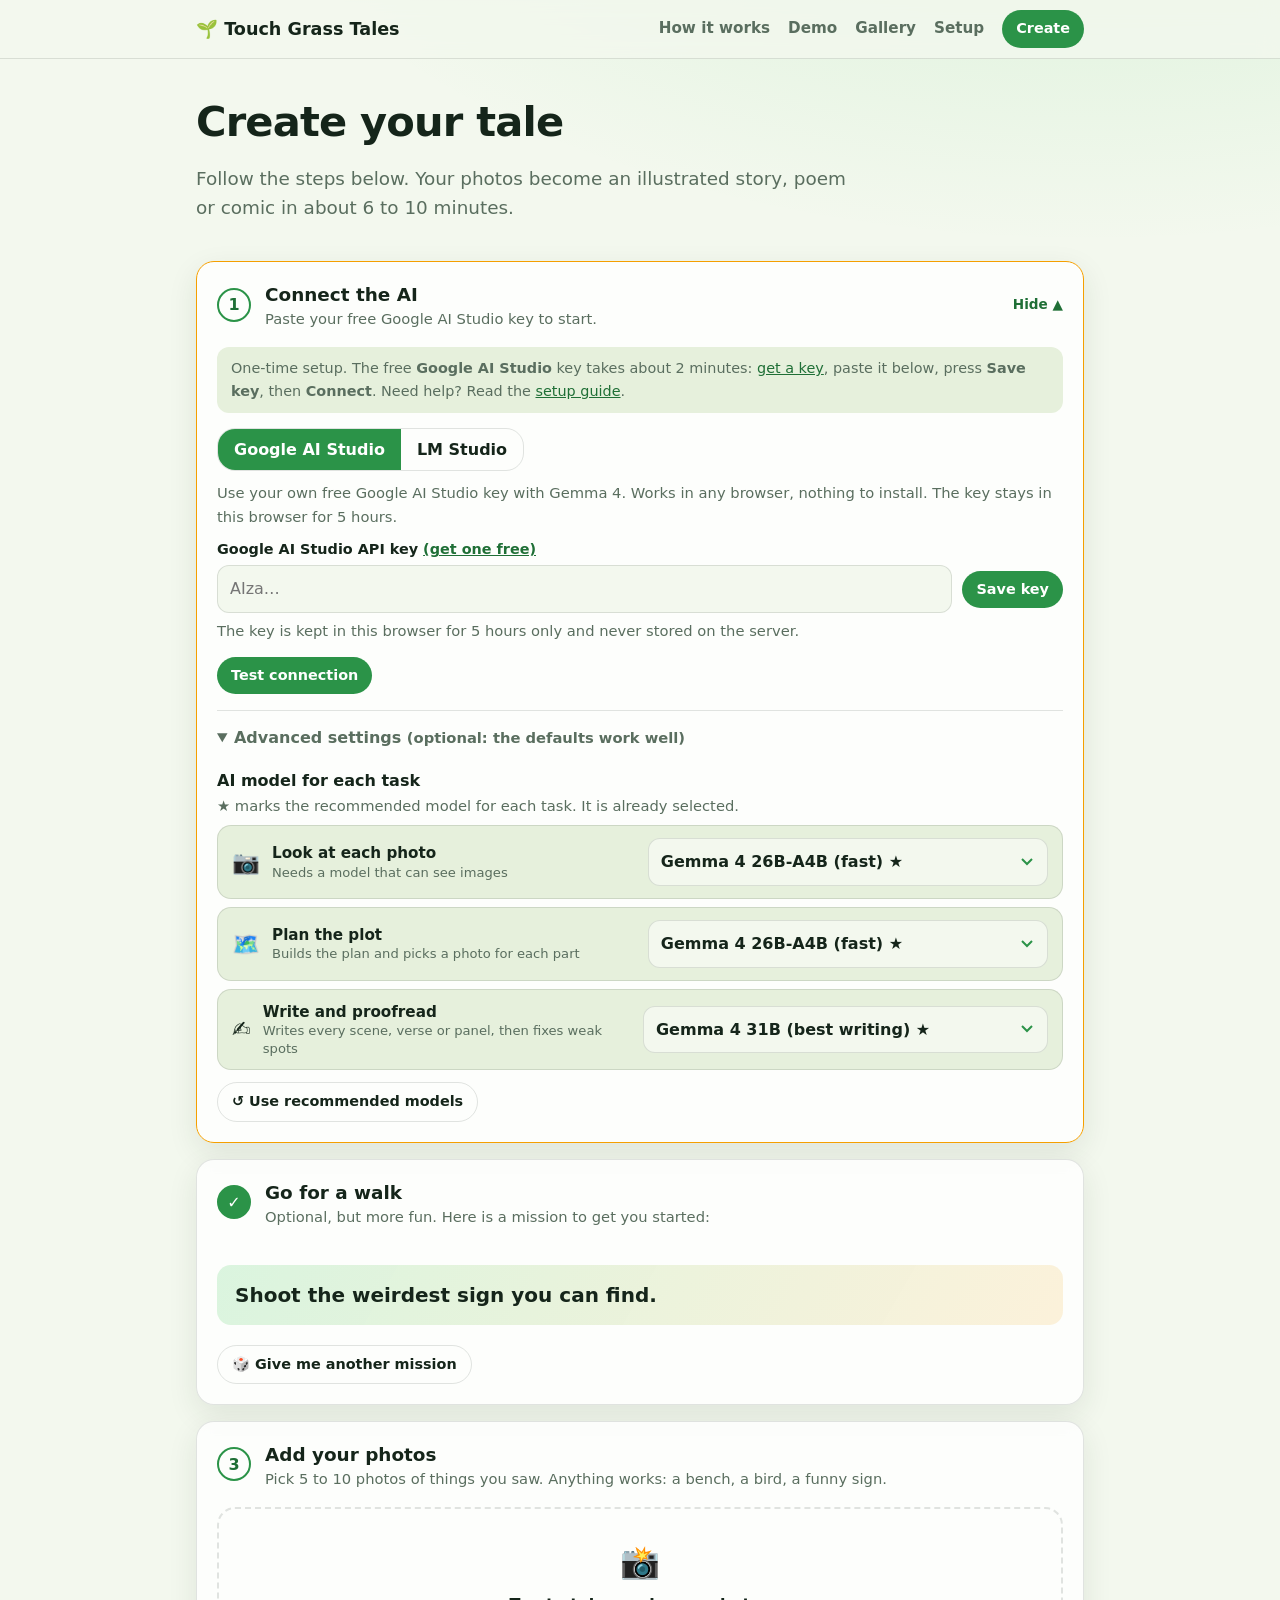
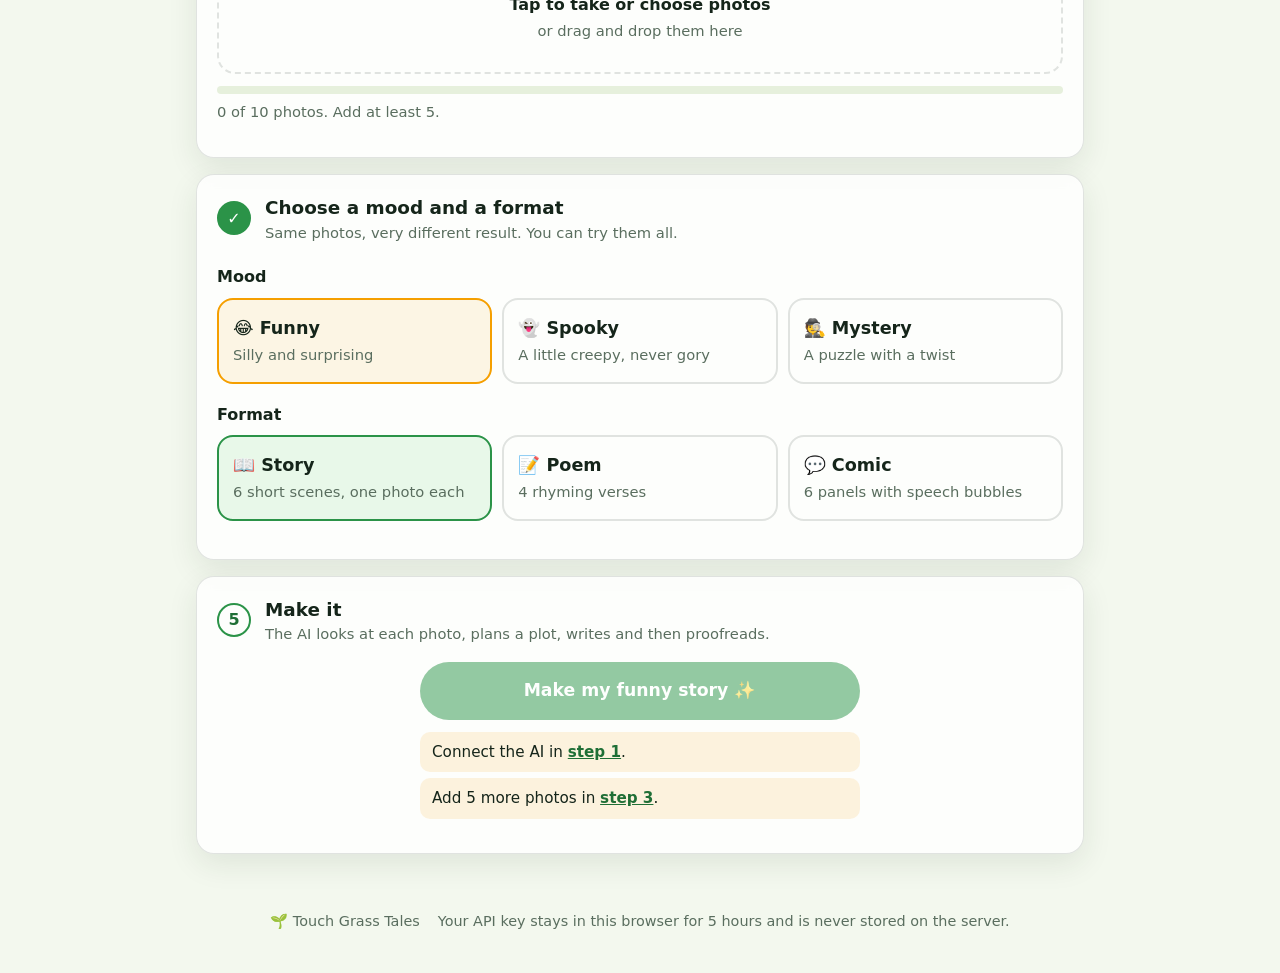
==== app/static/create.html @ 69252c57 "week2 commits" ====
<!doctype html>
<html lang="en">
<head>
<meta charset="utf-8">
<meta name="viewport" content="width=device-width, initial-scale=1">
<title>Create a story · Touch Grass Tales</title>
<meta name="description" content="Turn 5 to 10 photos from your walk into an illustrated story, poem or comic.">
<link rel="icon" href="data:image/svg+xml,%3Csvg xmlns='http://www.w3.org/2000/svg' viewBox='0 0 100 100'%3E%3Ctext y='.9em' font-size='90'%3E🌱%3C/text%3E%3C/svg%3E">
<link rel="stylesheet" href="css/styles.css">
</head>
<body>
<header class="nav"><div class="wrap">
  <a class="logo" href="index.html">🌱 Touch Grass Tales</a>
  <nav class="links" aria-label="Main">
    <a class="l" href="index.html#how">How it works</a><a class="l" href="demo.html">Demo</a><a class="l" href="gallery.html">Gallery</a><a class="l" href="setup.html">Setup</a>
  </nav>
  <a class="btn sm cta" href="create.html" aria-current="page">Create</a>
</div></header>
<main class="wrap">
  <div class="pagehead">
    <h1>Create your tale</h1>
    <p class="lead">Follow the steps below. Your photos become an illustrated story, poem or comic in about 6 to 10 minutes.</p>
  </div>

  <!-- 1. AI connection: folded away once it's ready -->
  <section class="card step" id="step-ai">
    <details class="stepbox" id="ai-box" open>
      <summary><span class="num">1</span>
        <span class="st-title"><b>Connect the AI</b><span class="muted" id="ai-summary">Checking…</span></span>
        <span class="chev" aria-hidden="true"></span></summary>
      <div class="body">
        <p class="tip" style="margin-top:0">One-time setup. The free <b>Google AI Studio</b> key takes about 2 minutes:
          <a href="https://aistudio.google.com/apikey" target="_blank" rel="noopener">get a key</a>, paste it below, press <b>Save key</b>, then <b>Connect</b>.
          Need help? Read the <a href="setup.html">setup guide</a>.</p>
        <div id="settings"></div>
      </div>
    </details>
  </section>

  <!-- 2. Mission -->
  <section class="card step done" id="step-walk">
    <div class="head"><span class="num">2</span>
      <span class="st-title"><b>Go for a walk</b><span class="muted">Optional, but more fun. Here is a mission to get you started:</span></span></div>
    <div class="body">
      <p class="mission" id="mission" aria-live="polite"></p>
      <button class="btn sm ghost" id="shuffle" type="button">🎲 Give me another mission</button>
    </div>
  </section>

  <!-- 3. Photos -->
  <section class="card step" id="step-photos">
    <div class="head"><span class="num">3</span>
      <span class="st-title"><b>Add your photos</b><span class="muted">Pick 5 to 10 photos of things you saw. Anything works: a bench, a bird, a funny sign.</span></span></div>
    <div class="body">
      <div class="drop" id="drop" tabindex="0" role="button" aria-label="Add photos: take or choose 5 to 10 pictures">
        <span class="big" aria-hidden="true">📸</span>
        <b>Tap to take or choose photos</b><br><span class="muted">or drag and drop them here</span></div>
      <input id="file" type="file" accept="image/*" capture="environment" multiple hidden>
      <div class="meter" id="meter" aria-hidden="true"><i></i></div>
      <p class="muted photohint" id="count" aria-live="polite">0 of 10 photos. Add at least 5.</p>
      <div class="thumbs" id="thumbs"></div>
    </div>
  </section>

  <!-- 4. Mood + format -->
  <section class="card step done" id="step-style">
    <div class="head"><span class="num">4</span>
      <span class="st-title"><b>Choose a mood and a format</b><span class="muted">Same photos, very different result. You can try them all.</span></span></div>
    <div class="body">
      <p class="choicelabel" id="mood-l">Mood</p>
      <div class="genres" role="group" aria-labelledby="mood-l">
        <button class="genre on" data-g="funny" type="button" aria-pressed="true"><b>😂 Funny</b><span class="muted">Silly and surprising</span></button>
        <button class="genre" data-g="horror" type="button" aria-pressed="false"><b>👻 Spooky</b><span class="muted">A little creepy, never gory</span></button>
        <button class="genre" data-g="suspense" type="button" aria-pressed="false"><b>🕵️ Mystery</b><span class="muted">A puzzle with a twist</span></button>
      </div>
      <p class="choicelabel" id="kind-l">Format</p>
      <div class="genres" role="group" aria-labelledby="kind-l">
        <button class="genre on" data-k="story" type="button" aria-pressed="true"><b>📖 Story</b><span class="muted">6 short scenes, one photo each</span></button>
        <button class="genre" data-k="poem" type="button" aria-pressed="false"><b>📝 Poem</b><span class="muted">4 rhyming verses</span></button>
        <button class="genre" data-k="comic" type="button" aria-pressed="false"><b>💬 Comic</b><span class="muted">6 panels with speech bubbles</span></button>
      </div>
    </div>
  </section>

  <!-- 5. Make -->
  <section class="card step" id="step-make">
    <div class="head"><span class="num">5</span>
      <span class="st-title"><b>Make it</b><span class="muted">The AI looks at each photo, plans a plot, writes and then proofreads.</span></span></div>
    <div class="body makebox">
      <button class="btn lg" id="go" type="button" disabled>Make my story ✨</button>
      <ul class="todo" id="todo" aria-live="polite"></ul>
      <p class="muted" id="estimate"></p>
      <div id="error" class="status" role="alert"></div>
    </div>
  </section>

  <section class="card" id="progress-card" hidden>
    <h2>✍️ Making your tale…</h2>
    <p class="tip">Keep this tab open. You can do something else meanwhile: your tale will appear right here when it is ready.</p>
    <div id="progress">
      <!-- AI-call counter hidden from the UI (code kept in js/progress.js, commented out):
      <span><b id="llm-calls">0</b> AI calls made (up to <b id="llm-planned">…</b>)</span> -->
      <div class="llm"><span>⏳ Time left</span><span id="llm-eta"></span></div>
      <div class="muted" id="llm-wait"></div>
      <div class="bar"><i></i></div><ul class="steps"></ul></div>
    <p><button class="btn sm" id="retry" type="button" hidden>↻ Retry from the failed step</button></p></section>

  <section class="card" id="result-card" hidden>
    <div id="result"></div>
    <div class="publish" id="publish-box">
      <h3>📚 Publish to your gallery?</h3>
      <p class="warn" id="publish-note"><b>A published tale is saved to your browser's local storage</b>, together with small copies
        of your photos. It then appears in the <a href="gallery.html">gallery</a> on this device and browser. It is not uploaded,
        so other people can't see it, and clearing your browser data deletes it.</p>
      <div class="row"><button class="btn" id="publish" type="button">📚 Publish my tale</button>
        <span class="muted" id="private-note">If you don't publish it, the tale is gone when you leave this page.</span></div>
      <div class="status" id="publish-msg" role="status"></div>
    </div>
    <div class="after">
      <p style="margin-top:0"><b>Enjoyed it?</b> <span class="muted">Try another mood or format with the same photos.</span></p>
      <div class="row">
        <a class="btn ghost" href="#step-style">🎭 Try another mood or format</a>
        <a class="btn ghost" href="gallery.html">See the gallery</a>
      </div>
    </div>
  </section>
</main>
<footer><div class="wrap">
  <span>🌱 Touch Grass Tales</span><span>Your API key stays in this browser for 5 hours and is never stored on the server.</span>
</div></footer>
<script type="module" src="js/app.js"></script>
</body>
</html>
---- app/static/css/styles.css ----
:root {
  --bg: #f3f8ee; --bg2: #e6f0dc; --card: #ffffffcc; --ink: #15251a; --muted: #5a6e5f;
  --green: #2b9348; --green-d: #1f6f36; --amber: #f59f00; --red: #d64545; --line: #15251a1f;
  --shadow: 0 10px 30px #1b3a2418; --r: 18px;
  --funny: #f59f00; --horror: #8e44ad; --suspense: #1c7ed6;
}
@media (prefers-color-scheme: dark) {
  :root:not([data-theme="light"]) {
    --bg: #0e1a12; --bg2: #14261a; --card: #16281dcc; --ink: #e8f3e6; --muted: #93aa98;
    --green: #51cf66; --green-d: #37b24d; --line: #e8f3e61f; --shadow: 0 10px 30px #00000055;
  }
}
* { box-sizing: border-box; }
[hidden] { display: none !important; } /* .btn's display:inline-flex would otherwise beat the hidden attribute */
html { scroll-behavior: smooth; }
body {
  margin: 0; color: var(--ink); font: 16px/1.6 system-ui, -apple-system, "Segoe UI", Roboto, sans-serif;
  background: radial-gradient(900px 500px at 85% -10%, #51cf6633, transparent), var(--bg); min-height: 100vh;
}
a { color: var(--green-d); }
.wrap { max-width: 920px; margin: 0 auto; padding: 0 16px; }
header.nav { position: sticky; top: 0; z-index: 10; backdrop-filter: blur(10px); background: color-mix(in srgb, var(--bg) 80%, transparent); border-bottom: 1px solid var(--line); }
header.nav .wrap { display: flex; align-items: center; gap: 18px; height: 58px; }
.logo { font-weight: 800; text-decoration: none; color: var(--ink); font-size: 1.1rem; white-space: nowrap; }
.nav .links { display: flex; gap: 18px; margin-left: auto; }
.nav a.l { text-decoration: none; color: var(--muted); font-weight: 600; font-size: .95rem; white-space: nowrap; padding: 4px 0; border-bottom: 2px solid transparent; }
.nav a.l:hover, .nav a.l.on, .nav a.l[aria-current=page] { color: var(--green-d); }
.nav a.l[aria-current=page] { border-bottom-color: var(--green); }
.nav .cta { flex: none; }
@media (max-width: 640px) {
  header.nav .wrap { flex-wrap: wrap; height: auto; padding-top: 8px; padding-bottom: 4px; gap: 4px 12px; }
  .logo { margin-right: auto; }
  .nav .links { order: 3; width: 100%; margin: 0; overflow-x: auto; gap: 16px; }
}
h1 { font-size: clamp(2rem, 6vw, 3.4rem); line-height: 1.1; margin: .3em 0; letter-spacing: -.02em; }
h2 { margin: 0 0 .5em; font-size: 1.3rem; }
.lead { color: var(--muted); font-size: 1.15rem; max-width: 36em; }
.hero { padding: 56px 0 28px; }
.grass { color: var(--green); }
.card { background: var(--card); border: 1px solid var(--line); border-radius: var(--r); padding: 20px; box-shadow: var(--shadow); margin: 16px 0; backdrop-filter: blur(6px); }
.grid3 { display: grid; gap: 14px; grid-template-columns: repeat(auto-fit, minmax(240px, 1fr)); }
.btn { display: inline-flex; align-items: center; gap: 8px; border: 0; border-radius: 999px; padding: 12px 22px; font: inherit; font-weight: 700; cursor: pointer; background: var(--green); color: #fff; text-decoration: none; transition: transform .12s, background .2s; }
.btn:hover:not(:disabled) { background: var(--green-d); transform: translateY(-1px); }
.btn:disabled { opacity: .5; cursor: not-allowed; }
.btn.ghost { background: transparent; color: var(--ink); border: 1px solid var(--line); }
.btn.sm { padding: 7px 14px; font-size: .9rem; }
.row { display: flex; flex-wrap: wrap; gap: 10px; align-items: center; }
.muted { color: var(--muted); font-size: .92rem; }
input[type=text], input[type=password], input[type=url], select { width: 100%; padding: 10px 12px; border-radius: 12px; border: 1px solid var(--line); background: var(--bg); color: var(--ink); font: inherit; }
label.f { display: block; font-weight: 600; font-size: .9rem; margin: 10px 0 4px; }
.seg { display: inline-flex; border: 1px solid var(--line); border-radius: 999px; overflow: hidden; }
.seg button { border: 0; background: transparent; color: var(--ink); font: inherit; font-weight: 600; padding: 8px 16px; cursor: pointer; }
.seg button.on { background: var(--green); color: #fff; }
.status { margin-top: 10px; padding: 10px 14px; border-radius: 12px; font-size: .95rem; }
.status.ok { background: #2b934822; color: var(--green-d); }
.status.err { background: #d6454522; color: var(--red); }
.status:empty { display: none; }
.mission { font-size: 1.25rem; font-weight: 700; padding: 14px 18px; border-radius: 14px; background: linear-gradient(120deg, #51cf6633, #f59f0022); }
.drop { border: 2px dashed var(--line); border-radius: var(--r); padding: 28px; text-align: center; cursor: pointer; transition: border-color .2s, background .2s; }
.drop:hover, .drop.over { border-color: var(--green); background: #51cf661a; }
.thumbs { display: grid; gap: 10px; grid-template-columns: repeat(auto-fill, minmax(120px, 1fr)); margin-top: 14px; }
.thumbs div { position: relative; aspect-ratio: 1; border-radius: 12px; overflow: hidden; }
.thumbs img { width: 100%; height: 100%; object-fit: cover; }
.thumbs button { position: absolute; top: 4px; right: 4px; border: 0; border-radius: 50%; width: 26px; height: 26px; background: #000a; color: #fff; cursor: pointer; }
.genres { display: grid; gap: 10px; grid-template-columns: repeat(auto-fit, minmax(160px, 1fr)); }
.genre { border: 2px solid var(--line); background: transparent; color: var(--ink); border-radius: 16px; padding: 14px; font: inherit; cursor: pointer; text-align: left; }
.genre b { display: block; font-size: 1.1rem; }
.genre.on[data-g=funny] { border-color: var(--funny); background: #f59f0018; }
.genre.on[data-g=horror] { border-color: var(--horror); background: #8e44ad18; }
.genre.on[data-g=suspense] { border-color: var(--suspense); background: #1c7ed618; }
.bar { height: 10px; border-radius: 99px; background: var(--bg2); overflow: hidden; margin: 8px 0 14px; }
.bar i { display: block; height: 100%; width: 0; background: linear-gradient(90deg, var(--green), var(--amber)); transition: width .4s; }
.steps { list-style: none; margin: 0; padding: 0; }
.steps li { display: flex; align-items: center; gap: 12px; padding: 8px 0; border-bottom: 1px solid var(--line); }
.steps li:last-child { border: 0; }
.dot { width: 22px; height: 22px; border-radius: 50%; border: 2px solid var(--line); flex: none; display: grid; place-items: center; font-size: .75rem; color: #fff; }
.s-running .dot, .s-retrying .dot { border-color: var(--green); border-top-color: transparent; animation: spin .8s linear infinite; }
.s-retrying .dot { border-color: var(--amber); border-top-color: transparent; }
.s-done .dot { background: var(--green); border-color: var(--green); }
.s-failed .dot { background: var(--red); border-color: var(--red); }
.s-pending { color: var(--muted); }
.steps .meta { margin-left: auto; font-size: .82rem; color: var(--muted); text-align: right; }
@keyframes spin { to { transform: rotate(360deg); } }
.story h2 { font-size: 2rem; margin-bottom: .2em; }
.badge { display: inline-block; padding: 2px 12px; border-radius: 99px; color: #fff; font-size: .8rem; font-weight: 700; text-transform: uppercase; letter-spacing: .05em; }
.badge.funny { background: var(--funny); } .badge.horror { background: var(--horror); } .badge.suspense { background: var(--suspense); }
.story p { font-size: 1.1rem; }
.chips { display: flex; flex-wrap: wrap; gap: 6px; margin: 8px 0; }
.chips span { background: var(--bg2); border-radius: 99px; padding: 2px 10px; font-size: .82rem; }
ol.guide { padding-left: 1.2em; } ol.guide li { margin: .5em 0; }
code, kbd { background: var(--bg2); padding: 1px 6px; border-radius: 6px; font-size: .9em; }
pre { background: #0d1a11; color: #d7f5dc; padding: 14px; border-radius: 12px; overflow-x: auto; }
.tabs { display: flex; gap: 8px; flex-wrap: wrap; margin: 16px 0; }
footer { padding: 40px 0; text-align: center; color: var(--muted); font-size: .9rem; }
@media (prefers-reduced-motion: reduce) { * { animation: none !important; transition: none !important; } }

/* providers, models, gallery */
.seg { flex-wrap: wrap; border-radius: 18px; }
.models { margin-top: 4px; }
.mhead { display: flex; flex-direction: column; margin: 14px 0 8px; }
.mrow { display: grid; grid-template-columns: auto minmax(0, 1fr) minmax(0, 1.1fr); gap: 12px; align-items: center; padding: 12px 14px; margin: 8px 0; border: 1px solid var(--line); border-radius: 14px; background: var(--bg2); }
.mrow .mic { font-size: 1.4rem; line-height: 1; }
.mrow label { display: flex; flex-direction: column; font-size: .95rem; line-height: 1.35; }
.mrow label .muted { font-size: .82rem; }
.mrow select { appearance: none; -webkit-appearance: none; cursor: pointer; font-weight: 600; padding-right: 36px;
  background: var(--bg) url("data:image/svg+xml,%3Csvg xmlns='http://www.w3.org/2000/svg' width='12' height='8'%3E%3Cpath d='M1 1l5 5 5-5' fill='none' stroke='%232b9348' stroke-width='2'/%3E%3C/svg%3E") no-repeat right 14px center; }
.mrow select:hover { border-color: var(--green); }
.cmp { border-collapse: collapse; width: 100%; font-size: .9rem; }
.cmp th, .cmp td { border-bottom: 1px solid var(--line); padding: 8px 10px; text-align: left; vertical-align: top; }
.gal { display: grid; gap: 16px; grid-template-columns: repeat(auto-fill, minmax(260px, 1fr)); margin: 16px 0; }
.gcard { text-align: left; font: inherit; color: inherit; cursor: pointer; padding: 0; overflow: hidden; border-radius: var(--r); border: 1px solid var(--line); background: var(--card); box-shadow: var(--shadow); transition: transform .15s; }
.gcard:hover { transform: translateY(-3px); }
.strip { display: flex; height: 120px; background: var(--bg2); }
.strip img { flex: 1; min-width: 0; object-fit: cover; }
.strip svg { width: 100%; height: 100%; }
.gbody { padding: 14px; }
.gbody h3 { margin: 8px 0 4px; font-size: 1.1rem; }
.gbody p { margin: 0 0 6px; }
dialog { width: min(780px, 94vw); max-height: 90vh; border: 0; border-radius: var(--r); padding: 22px; background: var(--bg); color: var(--ink); box-shadow: 0 20px 60px #0008; }
dialog::backdrop { background: #000a; }
dialog .close { position: sticky; top: 0; float: right; border: 0; border-radius: 50%; width: 34px; height: 34px; font-size: 1.3rem; cursor: pointer; background: var(--bg2); color: var(--ink); }
@media (max-width: 560px) { .mrow { grid-template-columns: auto minmax(0, 1fr); } .mrow select { grid-column: 1 / -1; } }


/* key card, status pill, AI-call counter */
.keycard { margin-top: 12px; padding: 14px; border: 1px solid var(--line); border-radius: 14px; background: var(--bg2); }
.pill { display: inline-block; padding: 3px 12px; border-radius: 99px; font-size: .85rem; font-weight: 700; background: #8883; }
.pill.connected { background: #2b934833; color: var(--green-d); }
.pill.disconnected { background: #d6454526; color: var(--red); }
.pill.saved { background: #f59f0030; color: #b36b00; }
.keycard code { word-break: break-all; }
.stats { display: grid; gap: 8px; grid-template-columns: repeat(auto-fit, minmax(120px, 1fr)); margin-top: 12px; }
.stats div { background: var(--card); border-radius: 10px; padding: 8px 10px; }
.stats span { display: block; font-size: .75rem; color: var(--muted); }
.llm { display: flex; justify-content: space-between; flex-wrap: wrap; gap: 6px; padding: 10px 14px; border-radius: 12px; background: var(--bg2); font-size: .95rem; }
#llm-wait { min-height: 1.4em; margin: 6px 2px 0; }

.s-skipped { color: var(--muted); }
.s-skipped .dot { background: var(--muted); border-color: var(--muted); }

.gap { margin-top: 14px; }
.gap input[type=range] { width: 100%; accent-color: var(--green); }

/* illustrations: the user's own photos at their natural proportions (never cropped), caption printed on the picture */
.scene { margin: 20px auto; text-align: center; }
.shot { position: relative; display: block; width: fit-content; max-width: 100%; margin: 0 auto; border-radius: 14px; overflow: hidden; box-shadow: 0 6px 18px #0003; line-height: 0; }
.shot img { display: block; width: auto; height: auto; max-width: 100%; max-height: min(70vh, 520px); }
.shot::after { content: ""; position: absolute; inset: 0; box-shadow: inset 0 0 60px #0006; pointer-events: none; }
.shot .cap { position: absolute; left: 0; right: 0; bottom: 0; z-index: 1; padding: 28px 14px 10px; line-height: 1.3; text-align: left; font-size: 1rem; font-weight: 600; color: #fff; text-shadow: 0 1px 4px #000a; background: linear-gradient(transparent, #000b); }
.story.funny .shot img { filter: saturate(1.3) brightness(1.05); }
.story.horror .shot img { filter: grayscale(.6) contrast(1.15) brightness(.8); }
.story.suspense .shot img { filter: sepia(.4) contrast(1.12) saturate(.9); }
.shot.svg svg { display: block; width: min(100%, 460px); height: auto; }
/* slides */
.viewtoggle { margin: 12px 0 4px; }
.slides { margin-top: 12px; outline: none; }
.slide { display: grid; gap: 18px; grid-template-columns: minmax(0, 1.1fr) minmax(0, 1fr); align-items: center; padding: 16px; border: 1px solid var(--line); border-radius: var(--r); background: var(--bg2); }
.slide .scene { margin: 0; }
.slide .txt p { font-size: 1.02rem; }
.slide:not(:has(.pic)) { grid-template-columns: 1fr; }
.slidenav { display: flex; justify-content: space-between; align-items: center; margin-top: 12px; }
.slidenav .count { color: var(--muted); font-weight: 600; }
@media (max-width: 700px) { .slide { grid-template-columns: 1fr; } }

/* poem + comic */
.btn.alt { background: transparent; color: var(--green-d); border: 2px solid var(--green); }
.btn.alt:hover:not(:disabled) { background: #51cf6622; }
.makebar .btn { flex: 1 1 180px; justify-content: center; }
.story.poem .verse { white-space: pre-line; text-align: center; font-size: 1.15rem; line-height: 1.9; margin: 1.1em 0; }
.comic { display: grid; gap: 18px; grid-template-columns: repeat(auto-fit, minmax(min(100%, 300px), 1fr)); margin-top: 14px; }
.panel { margin: 0; background: #fffdf5; color: #111; border: 3px solid #111; border-radius: 6px; padding: 8px; box-shadow: 5px 5px 0 #111; }
.pcap { background: #ffe066; border: 2px solid #111; padding: 4px 8px; font-weight: 700; font-size: .92rem; margin-bottom: 8px; }
.pshot { background: #ddd; border: 2px solid #111; line-height: 0; }
.pshot img { display: block; width: 100%; height: auto; max-height: 360px; object-fit: contain; }
.story.funny .pshot img { filter: saturate(1.3) brightness(1.05); }
.story.horror .pshot img { filter: grayscale(.6) contrast(1.15) brightness(.8); }
.story.suspense .pshot img { filter: sepia(.4) contrast(1.12) saturate(.9); }
.bubbles { display: grid; gap: 8px; margin-top: 12px; }
.bubble { position: relative; background: #fff; border: 2px solid #111; border-radius: 18px; padding: 6px 12px; font-size: .95rem; }
.bubble b { display: block; font-size: .7rem; text-transform: uppercase; letter-spacing: .05em; color: #555; }
.bubble::before, .bubble::after { content: ""; position: absolute; left: 22px; border: 8px solid transparent; border-top: 0; }
.bubble::before { top: -9px; border-bottom-color: #111; }
.bubble::after { top: -6px; border-bottom-color: #fff; }
.slide.single { grid-template-columns: 1fr; max-width: 460px; margin: 0 auto; }

/* ---------- UX refresh: shared ---------- */
:focus-visible { outline: 3px solid var(--green); outline-offset: 2px; border-radius: 6px; }
.btn:focus-visible, .genre:focus-visible { outline-offset: 3px; }
.btn.lg { padding: 15px 30px; font-size: 1.08rem; }
.pagehead { padding: 28px 0 4px; }
.pagehead h1 { font-size: clamp(1.9rem, 5vw, 2.6rem); }
.eyebrow { display: inline-block; font-size: .8rem; font-weight: 800; letter-spacing: .08em; text-transform: uppercase; color: var(--green-d); margin-bottom: 6px; }
.section { margin: 56px 0; }
.section > h2 { font-size: clamp(1.5rem, 4vw, 2rem); margin-bottom: .25em; }
.section > .lead { margin-top: 0; }
footer .wrap { display: flex; flex-wrap: wrap; justify-content: center; gap: 6px 18px; }
footer a { color: var(--muted); }

/* home: hero */
.hero2 { display: grid; gap: 32px; grid-template-columns: minmax(0, 1.15fr) minmax(0, 1fr); align-items: center; padding: 48px 0 16px; }
.hero2 h1 { margin-top: 0; }
.hero2 .row { margin-top: 18px; }
.hero2 .fine { margin-top: 12px; }
@media (max-width: 780px) { .hero2 { grid-template-columns: 1fr; padding-top: 28px; } }
.flow { position: relative; padding: 18px; border-radius: 22px; background: var(--card); border: 1px solid var(--line); box-shadow: var(--shadow); }
.flow .lbl { font-size: .75rem; font-weight: 800; letter-spacing: .06em; text-transform: uppercase; color: var(--muted); margin: 0 0 8px; }
.polas { display: grid; grid-template-columns: repeat(3, 1fr); gap: 10px; }
.pola { background: #fff; color: #333; padding: 6px 6px 4px; border-radius: 6px; box-shadow: 0 4px 12px #0002; text-align: center; font-size: .72rem; font-weight: 600; }
.pola:nth-child(1) { transform: rotate(-4deg); } .pola:nth-child(3) { transform: rotate(3deg); }
.pola i { display: grid; place-items: center; aspect-ratio: 1; font-style: normal; font-size: 2rem; border-radius: 3px; margin-bottom: 4px; background: linear-gradient(160deg, #cfe8ff, #b7e4c7); }
.arrow { text-align: center; font-weight: 700; color: var(--green-d); margin: 12px 0; font-size: .9rem; }
.page { background: #fffdf5; color: #2a2a2a; border-radius: 10px; padding: 14px 16px; box-shadow: 0 6px 18px #0002; }
.page h3 { margin: 6px 0 4px; font-size: 1.1rem; }
.page p { margin: 0; font-size: .92rem; line-height: 1.5; }

/* home: who-for chips, steps, formats, FAQ */
.who { display: flex; flex-wrap: wrap; gap: 8px; margin-top: 14px; }
.who span { background: var(--bg2); border-radius: 99px; padding: 6px 14px; font-size: .9rem; font-weight: 600; }
.howsteps { list-style: none; padding: 0; margin: 18px 0 0; display: grid; gap: 14px; grid-template-columns: repeat(auto-fit, minmax(200px, 1fr)); counter-reset: s; }
.howsteps li { background: var(--card); border: 1px solid var(--line); border-radius: var(--r); padding: 18px 18px 16px; box-shadow: var(--shadow); counter-increment: s; }
.howsteps li::before { content: counter(s); display: grid; place-items: center; width: 32px; height: 32px; border-radius: 50%; background: var(--green); color: #fff; font-weight: 800; margin-bottom: 10px; }
.howsteps b { display: block; font-size: 1.05rem; margin-bottom: 4px; }
.howsteps p { margin: 0; color: var(--muted); font-size: .93rem; }
.formats { display: grid; gap: 14px; grid-template-columns: repeat(auto-fit, minmax(220px, 1fr)); margin-top: 18px; }
.formats .card { margin: 0; }
.formats .ic { font-size: 2rem; line-height: 1; }
.formats h3 { margin: 10px 0 4px; }
.formats p { margin: 0; }
.moods { display: flex; flex-wrap: wrap; gap: 8px; margin-top: 16px; align-items: center; }
.need { list-style: none; padding: 0; margin: 12px 0 0; display: grid; gap: 10px; }
.need li { display: flex; gap: 12px; align-items: flex-start; }
.need li > span:first-child { font-size: 1.3rem; line-height: 1.3; }
.faq details { border-bottom: 1px solid var(--line); padding: 4px 0; }
.faq details:last-child { border: 0; }
.faq summary { cursor: pointer; font-weight: 700; padding: 10px 0; }
.faq details p { margin: 0 0 12px; color: var(--muted); }
.ctaband { text-align: center; padding: 34px 20px; background: linear-gradient(120deg, #51cf6633, #f59f0022); }
.ctaband h2 { font-size: 1.7rem; }
.ctaband .row { justify-content: center; }

/* ---------- create page: numbered step cards ---------- */
.step { padding: 0; }
.step > .head, .stepbox > summary { display: flex; align-items: center; gap: 14px; padding: 18px 20px; }
.stepbox > summary { cursor: pointer; list-style: none; }
.stepbox > summary::-webkit-details-marker { display: none; }
.step .body { padding: 0 20px 20px; }
.num { flex: none; display: grid; place-items: center; width: 34px; height: 34px; border-radius: 50%; border: 2px solid var(--green); color: var(--green-d); font-weight: 800; }
.step.done .num { background: var(--green); color: #fff; font-size: 0; }
.step.done .num::after { content: "✓"; font-size: 1rem; }
.st-title { display: flex; flex-direction: column; min-width: 0; flex: 1; }
.st-title b { font-size: 1.15rem; }
.st-title .muted { line-height: 1.35; }
.chev { flex: none; font-size: .85rem; font-weight: 700; color: var(--green-d); white-space: nowrap; }
.stepbox[open] .chev::after { content: "Hide ▲"; }
.stepbox:not([open]) .chev::after { content: "Change ▼"; }
.step.attn { border-color: var(--amber); }
.choicelabel { font-weight: 700; margin: 4px 0 8px; }
.choicelabel + .genres { margin-bottom: 18px; }
.genre { transition: border-color .15s, background .15s; }
.genre:hover { border-color: var(--green); }
.genre[data-k].on { border-color: var(--green); background: #51cf661f; }
.meter { height: 8px; border-radius: 99px; background: var(--bg2); overflow: hidden; margin-top: 12px; }
.meter i { display: block; height: 100%; width: 0; background: var(--amber); transition: width .3s, background .3s; }
.meter.ok i { background: var(--green); }
.photohint { margin: 6px 0 0; }
.drop .big { font-size: 2rem; display: block; margin-bottom: 4px; }
.share { display: flex; gap: 10px; align-items: flex-start; cursor: pointer; padding: 12px 14px; border-radius: 12px; background: var(--bg2); }
.share input { margin-top: 5px; accent-color: var(--green); }
.makebox { text-align: center; }
.makebox .btn { width: 100%; max-width: 440px; justify-content: center; }
.todo { list-style: none; padding: 0; margin: 12px auto 0; max-width: 440px; text-align: left; }
.todo li { padding: 8px 12px; border-radius: 10px; background: #f59f001f; margin: 6px 0; font-size: .95rem; }
.todo li a { font-weight: 700; }
.ready { color: var(--green-d); font-weight: 700; margin: 10px 0 0; }
.tip { font-size: .9rem; padding: 10px 14px; border-radius: 12px; background: var(--bg2); color: var(--muted); }

/* settings: advanced section folded away */
details.adv { margin-top: 16px; border-top: 1px solid var(--line); padding-top: 10px; }
details.adv > summary { cursor: pointer; font-weight: 700; color: var(--muted); padding: 4px 0; }

/* setup page */
.pick { display: grid; gap: 14px; grid-template-columns: repeat(auto-fit, minmax(240px, 1fr)); }
.pick a { display: block; text-decoration: none; color: inherit; margin: 0; transition: transform .15s, border-color .15s; }
.pick a:hover { transform: translateY(-2px); border-color: var(--green); }
.pick .tag { display: inline-block; font-size: .72rem; font-weight: 800; text-transform: uppercase; letter-spacing: .05em; padding: 2px 10px; border-radius: 99px; background: var(--green); color: #fff; }
.pick .tag.alt { background: var(--bg2); color: var(--muted); }
.pick h3 { margin: 8px 0 4px; }
.pick ul { margin: 8px 0 0; padding-left: 1.1em; color: var(--muted); font-size: .92rem; }
details.more > summary { cursor: pointer; font-weight: 700; padding: 6px 0; }
.card.hl { border: 2px solid var(--green); }
.inputs { display: flex; gap: 10px; flex-wrap: wrap; align-items: center; justify-content: center; margin: 14px 0 4px; }
.inputs .pola { width: 84px; }

/* result actions, empty states */
.after { margin-top: 22px; padding-top: 16px; border-top: 1px solid var(--line); }
.empty { text-align: center; padding: 28px 16px; }

/* publish box under a finished tale */
.publish { margin-top: 22px; padding: 16px 18px; border-radius: 14px; border: 2px solid var(--green); background: #51cf6614; }
.publish h3 { margin: 0 0 6px; }
.publish .warn { margin: 0 0 12px; padding: 10px 12px; border-radius: 10px; background: #f59f001f; }
.gal h2 { grid-column: 1 / -1; margin: 12px 0 0; font-size: 1.15rem; }
dialog .row.top { margin: 0 44px 10px 0; }
.publish.done .warn { display: none; }
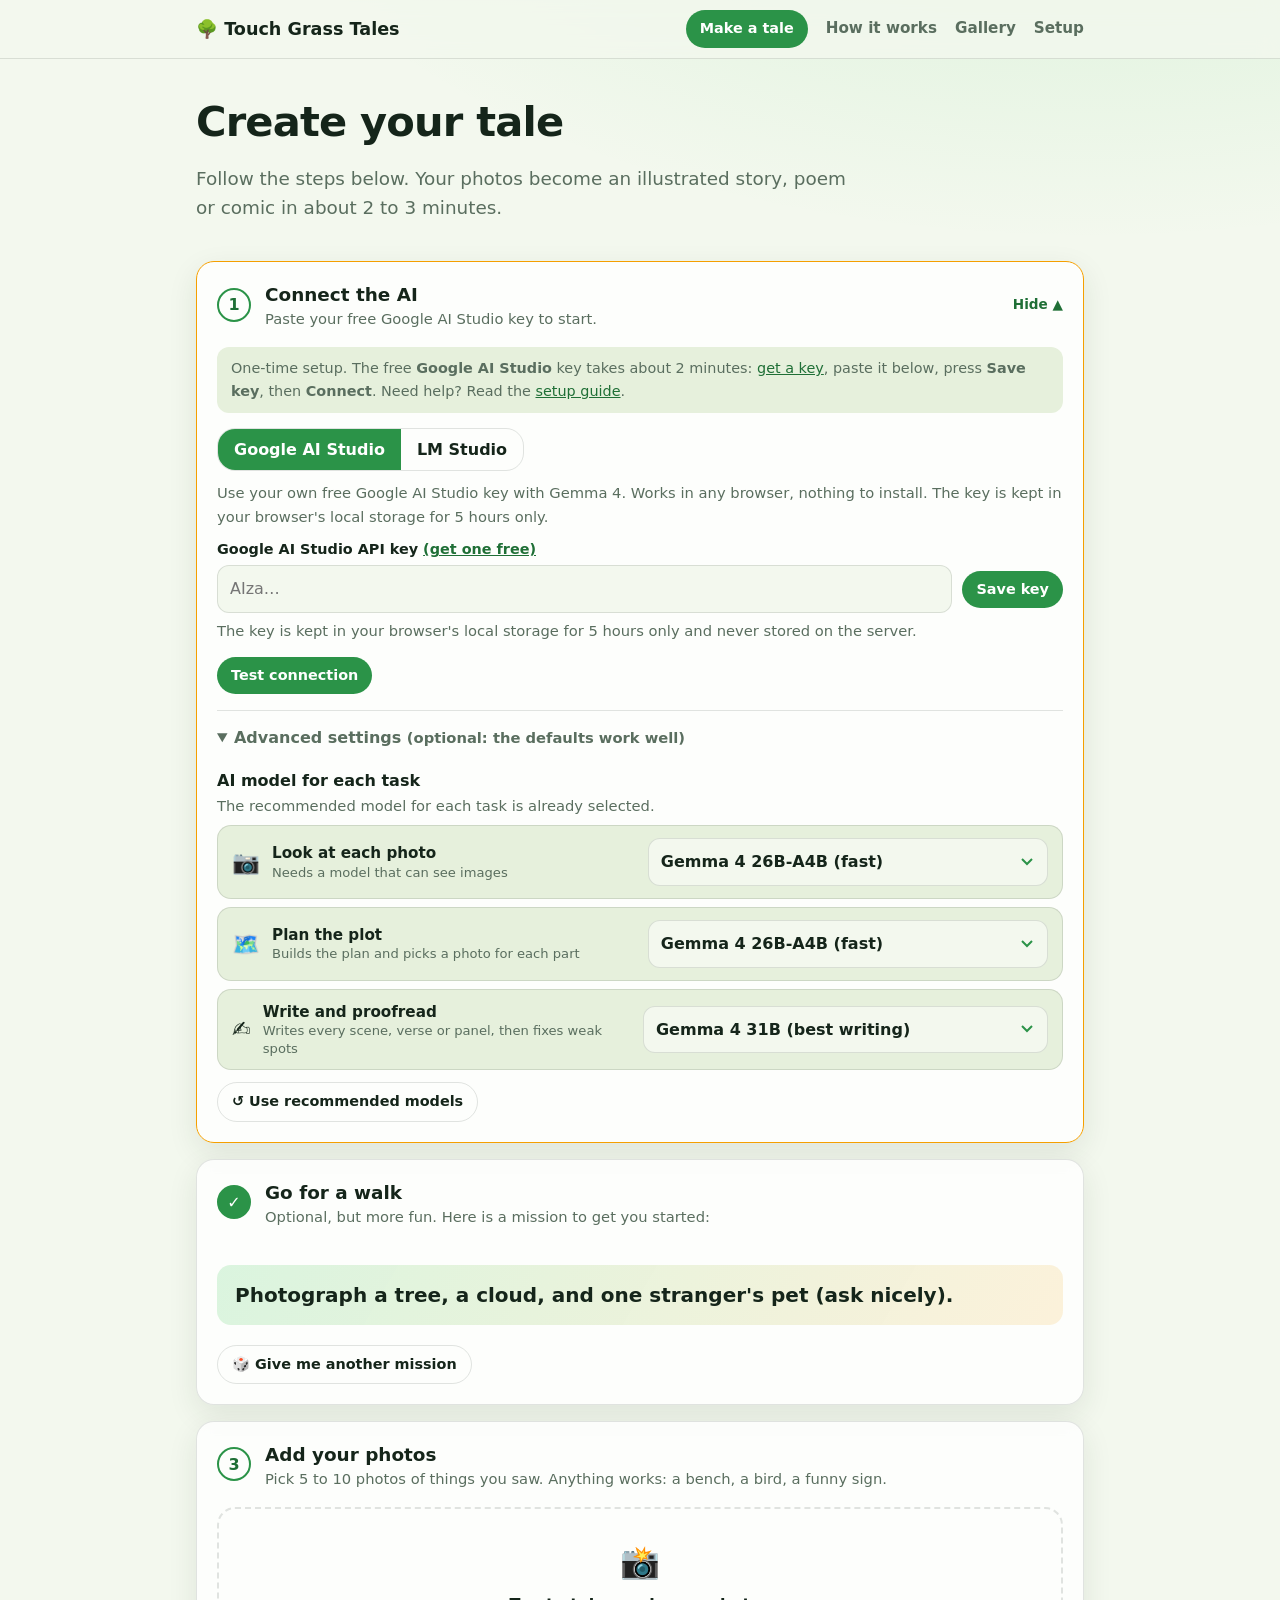
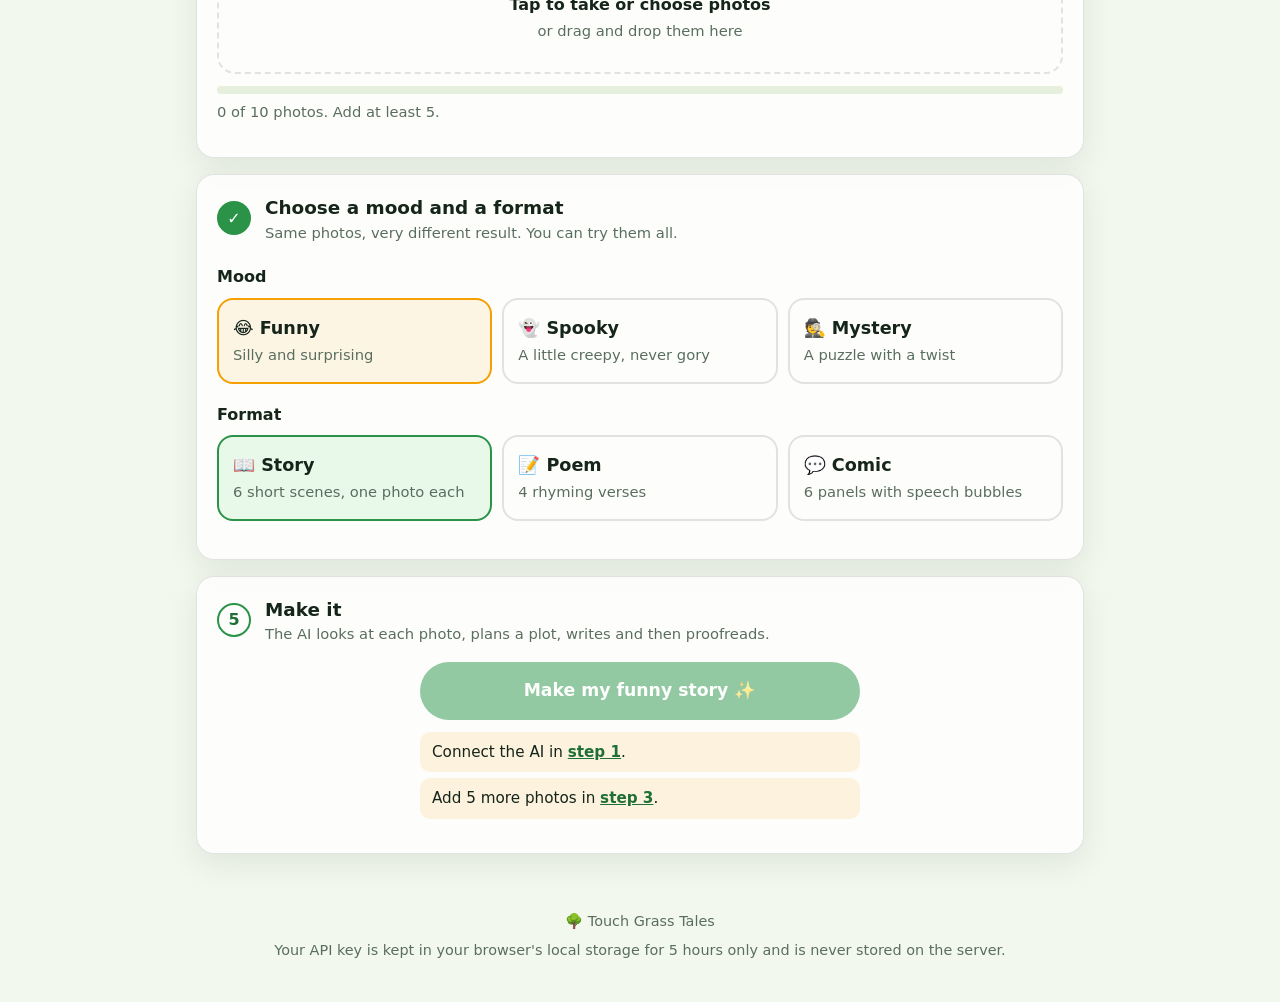
==== commit bb590456: "Added static" ====
--- a/app/static/create.html
+++ b/app/static/create.html
@@ -3,23 +3,22 @@
 <head>
 <meta charset="utf-8">
 <meta name="viewport" content="width=device-width, initial-scale=1">
-<title>Create a story · Touch Grass Tales</title>
+<title>Make a tale · Touch Grass Tales</title>
 <meta name="description" content="Turn 5 to 10 photos from your walk into an illustrated story, poem or comic.">
-<link rel="icon" href="data:image/svg+xml,%3Csvg xmlns='http://www.w3.org/2000/svg' viewBox='0 0 100 100'%3E%3Ctext y='.9em' font-size='90'%3E🌱%3C/text%3E%3C/svg%3E">
+<link rel="icon" href="data:image/svg+xml,%3Csvg xmlns='http://www.w3.org/2000/svg' viewBox='0 0 100 100'%3E%3Ctext y='.9em' font-size='90'%3E🌳%3C/text%3E%3C/svg%3E">
 <link rel="stylesheet" href="css/styles.css">
 </head>
 <body>
 <header class="nav"><div class="wrap">
-  <a class="logo" href="index.html">🌱 Touch Grass Tales</a>
+  <a class="logo" href="index.html">🌳 Touch Grass Tales</a>
   <nav class="links" aria-label="Main">
-    <a class="l" href="index.html#how">How it works</a><a class="l" href="demo.html">Demo</a><a class="l" href="gallery.html">Gallery</a><a class="l" href="setup.html">Setup</a>
+    <a class="btn sm cta" href="create.html" aria-current="page">Make a tale</a><a class="l" href="index.html#how">How it works</a><a class="l" href="gallery.html">Gallery</a><a class="l" href="setup.html">Setup</a>
   </nav>
-  <a class="btn sm cta" href="create.html" aria-current="page">Create</a>
 </div></header>
 <main class="wrap">
   <div class="pagehead">
     <h1>Create your tale</h1>
-    <p class="lead">Follow the steps below. Your photos become an illustrated story, poem or comic in about 6 to 10 minutes.</p>
+    <p class="lead">Follow the steps below. Your photos become an illustrated story, poem or comic in about 2 to 3 minutes.</p>
   </div>
 
   <!-- 1. AI connection: folded away once it's ready -->
@@ -96,13 +95,19 @@
 
   <section class="card" id="progress-card" hidden>
     <h2>✍️ Making your tale…</h2>
-    <p class="tip">Keep this tab open. You can do something else meanwhile: your tale will appear right here when it is ready.</p>
+    <p class="tip">Keep this tab open. Each part appears below as soon as it is written, and the finished tale shows up right here.</p>
     <div id="progress">
       <!-- AI-call counter hidden from the UI (code kept in js/progress.js, commented out):
       <span><b id="llm-calls">0</b> AI calls made (up to <b id="llm-planned">…</b>)</span> -->
       <div class="llm"><span>⏳ Time left</span><span id="llm-eta"></span></div>
       <div class="muted" id="llm-wait"></div>
-      <div class="bar"><i></i></div><ul class="steps"></ul></div>
+      <div class="bar"><i></i></div>
+      <div class="peek" id="peek" hidden aria-live="polite">
+        <p class="eyebrow">✨ Sneak peek: written so far</p>
+        <h3 id="peek-title"></h3>
+        <div id="peek-parts"></div>
+      </div>
+      <ul class="steps"></ul></div>
     <p><button class="btn sm" id="retry" type="button" hidden>↻ Retry from the failed step</button></p></section>
 
   <section class="card" id="result-card" hidden>
@@ -126,7 +131,7 @@
   </section>
 </main>
 <footer><div class="wrap">
-  <span>🌱 Touch Grass Tales</span><span>Your API key stays in this browser for 5 hours and is never stored on the server.</span>
+  <span>🌳 Touch Grass Tales</span><span>Your API key is kept in your browser's local storage for 5 hours only and is never stored on the server.</span>
 </div></footer>
 <script type="module" src="js/app.js"></script>
 </body>
--- a/app/static/css/styles.css
+++ b/app/static/css/styles.css
@@ -3,14 +3,24 @@
   --green: #2b9348; --green-d: #1f6f36; --amber: #f59f00; --red: #d64545; --line: #15251a1f;
   --shadow: 0 10px 30px #1b3a2418; --r: 18px;
   --funny: #f59f00; --horror: #8e44ad; --suspense: #1c7ed6;
+  --thumb: #2b934866; --thumb-h: #2b9348aa;
+  color-scheme: light; /* native controls (scrollbars, inputs) follow the theme */
 }
 @media (prefers-color-scheme: dark) {
   :root:not([data-theme="light"]) {
     --bg: #0e1a12; --bg2: #14261a; --card: #16281dcc; --ink: #e8f3e6; --muted: #93aa98;
     --green: #51cf66; --green-d: #37b24d; --line: #e8f3e61f; --shadow: 0 10px 30px #00000055;
+    --thumb: #51cf6655; --thumb-h: #51cf66aa;
+    color-scheme: dark;
   }
 }
 * { box-sizing: border-box; }
+/* themed scrollbars: page, story popup, wide tables */
+html, dialog, .nav .links, div[style*="overflow-x"] { scrollbar-width: thin; scrollbar-color: var(--thumb) transparent; }
+::-webkit-scrollbar { width: 10px; height: 10px; }
+::-webkit-scrollbar-track { background: transparent; }
+::-webkit-scrollbar-thumb { background: var(--thumb); border-radius: 99px; border: 2px solid transparent; background-clip: padding-box; }
+::-webkit-scrollbar-thumb:hover { background: var(--thumb-h); background-clip: padding-box; }
 [hidden] { display: none !important; } /* .btn's display:inline-flex would otherwise beat the hidden attribute */
 html { scroll-behavior: smooth; }
 body {
@@ -22,7 +32,7 @@
 header.nav { position: sticky; top: 0; z-index: 10; backdrop-filter: blur(10px); background: color-mix(in srgb, var(--bg) 80%, transparent); border-bottom: 1px solid var(--line); }
 header.nav .wrap { display: flex; align-items: center; gap: 18px; height: 58px; }
 .logo { font-weight: 800; text-decoration: none; color: var(--ink); font-size: 1.1rem; white-space: nowrap; }
-.nav .links { display: flex; gap: 18px; margin-left: auto; }
+.nav .links { display: flex; align-items: center; gap: 18px; margin-left: auto; }
 .nav a.l { text-decoration: none; color: var(--muted); font-weight: 600; font-size: .95rem; white-space: nowrap; padding: 4px 0; border-bottom: 2px solid transparent; }
 .nav a.l:hover, .nav a.l.on, .nav a.l[aria-current=page] { color: var(--green-d); }
 .nav a.l[aria-current=page] { border-bottom-color: var(--green); }
@@ -30,7 +40,7 @@
 @media (max-width: 640px) {
   header.nav .wrap { flex-wrap: wrap; height: auto; padding-top: 8px; padding-bottom: 4px; gap: 4px 12px; }
   .logo { margin-right: auto; }
-  .nav .links { order: 3; width: 100%; margin: 0; overflow-x: auto; gap: 16px; }
+  .nav .links { order: 3; width: 100%; margin: 0; overflow-x: auto; gap: 16px; padding-bottom: 4px; }
 }
 h1 { font-size: clamp(2rem, 6vw, 3.4rem); line-height: 1.1; margin: .3em 0; letter-spacing: -.02em; }
 h2 { margin: 0 0 .5em; font-size: 1.3rem; }
@@ -116,7 +126,7 @@
 .gbody { padding: 14px; }
 .gbody h3 { margin: 8px 0 4px; font-size: 1.1rem; }
 .gbody p { margin: 0 0 6px; }
-dialog { width: min(780px, 94vw); max-height: 90vh; border: 0; border-radius: var(--r); padding: 22px; background: var(--bg); color: var(--ink); box-shadow: 0 20px 60px #0008; }
+dialog { width: min(780px, 94vw); max-height: 90vh; overscroll-behavior: contain; border: 1px solid var(--line); border-radius: var(--r); padding: 22px; background: var(--bg); color: var(--ink); box-shadow: 0 20px 60px #0008; }
 dialog::backdrop { background: #000a; }
 dialog .close { position: sticky; top: 0; float: right; border: 0; border-radius: 50%; width: 34px; height: 34px; font-size: 1.3rem; cursor: pointer; background: var(--bg2); color: var(--ink); }
 @media (max-width: 560px) { .mrow { grid-template-columns: auto minmax(0, 1fr); } .mrow select { grid-column: 1 / -1; } }
@@ -302,3 +312,15 @@
 .gal h2 { grid-column: 1 / -1; margin: 12px 0 0; font-size: 1.15rem; }
 dialog .row.top { margin: 0 44px 10px 0; }
 .publish.done .warn { display: none; }
+
+/* sneak peek: parts appear while the rest is still being written */
+.peek { margin: 4px 0 16px; padding: 14px 16px; border-radius: 14px; border: 1px solid var(--line); background: var(--bg2); max-height: 420px; overflow-y: auto; }
+.peek .eyebrow { margin: 0; }
+.peek h3 { margin: 4px 0 6px; }
+.peek h3:empty { display: none; }
+.peek-part p { margin: .6em 0; }
+.peek-part .verse { white-space: pre-line; text-align: center; }
+.peek-part .pcap { color: #111; margin: 10px 0 6px; }
+.peek-part .bubble { color: #111; margin: 6px 0 0 10px; }
+.peek-part.fresh { animation: fadein .6s ease; }
+@keyframes fadein { from { opacity: 0; transform: translateY(6px); } }
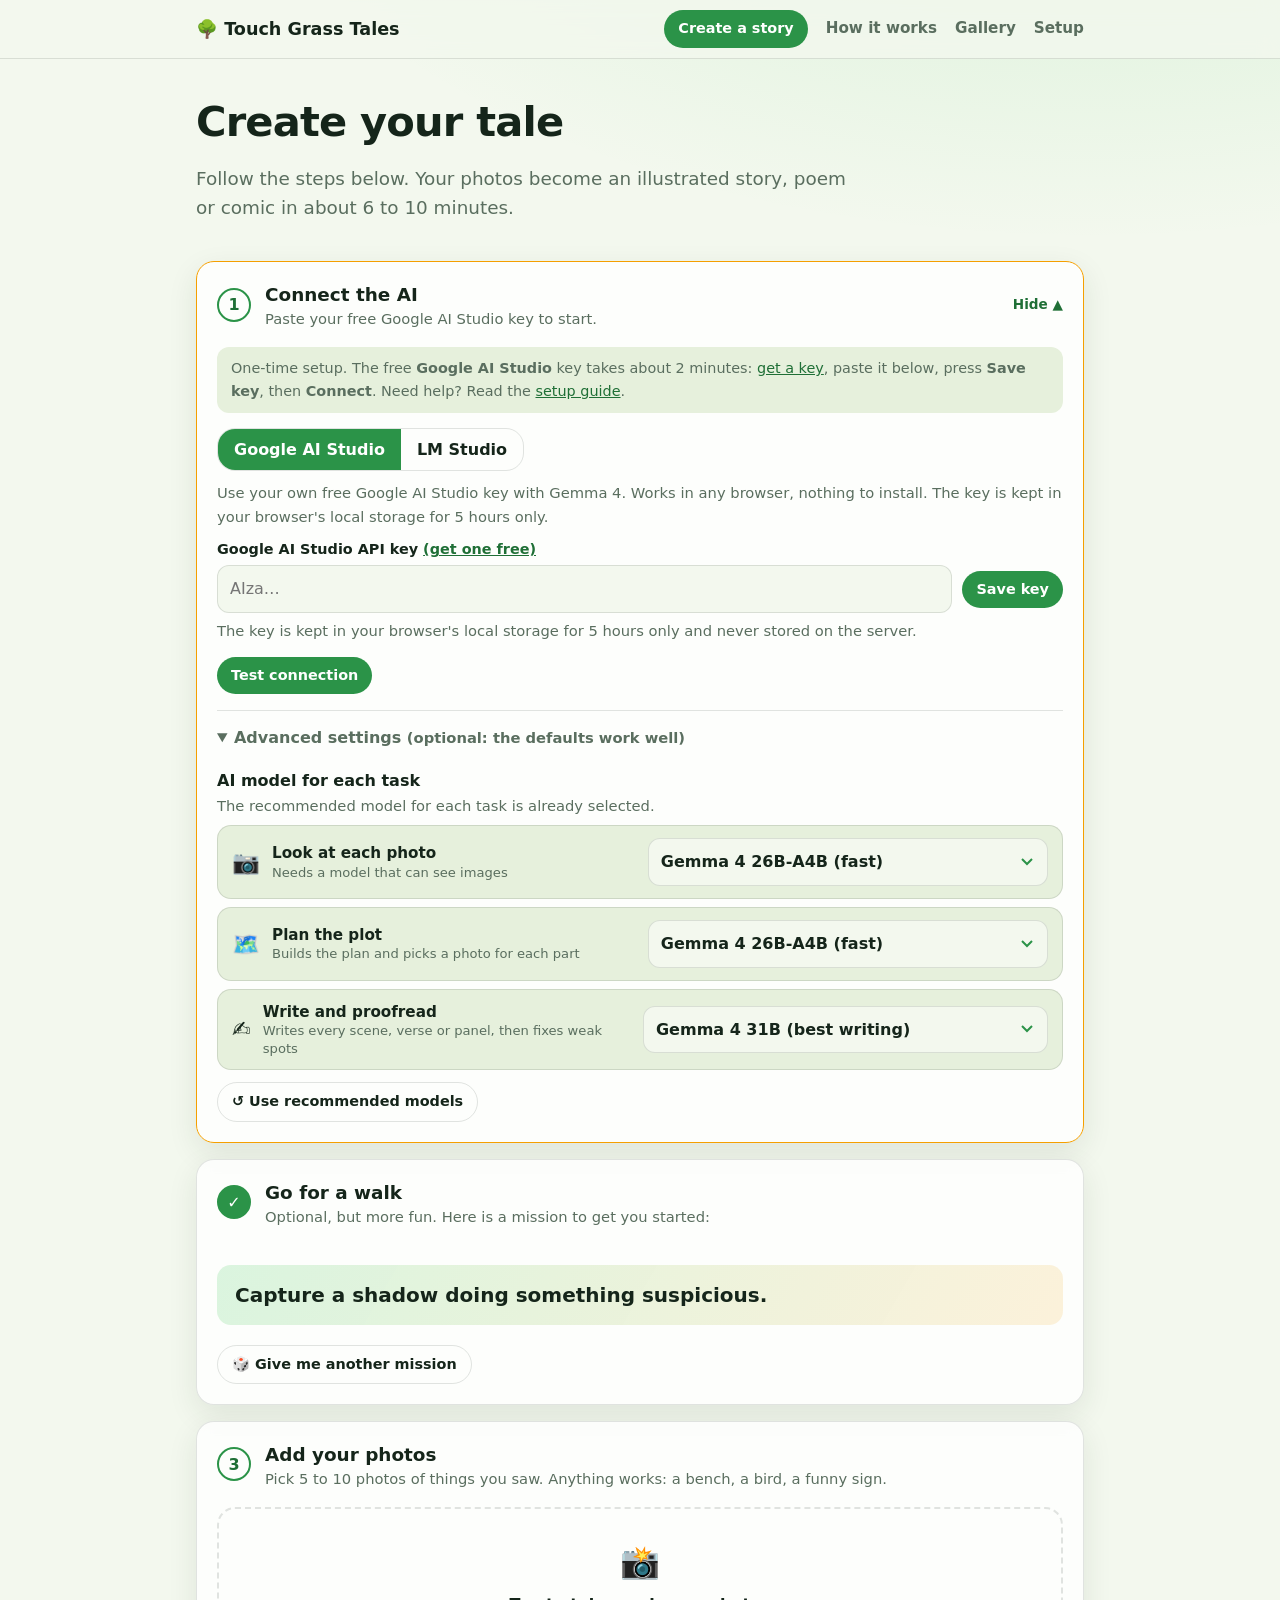
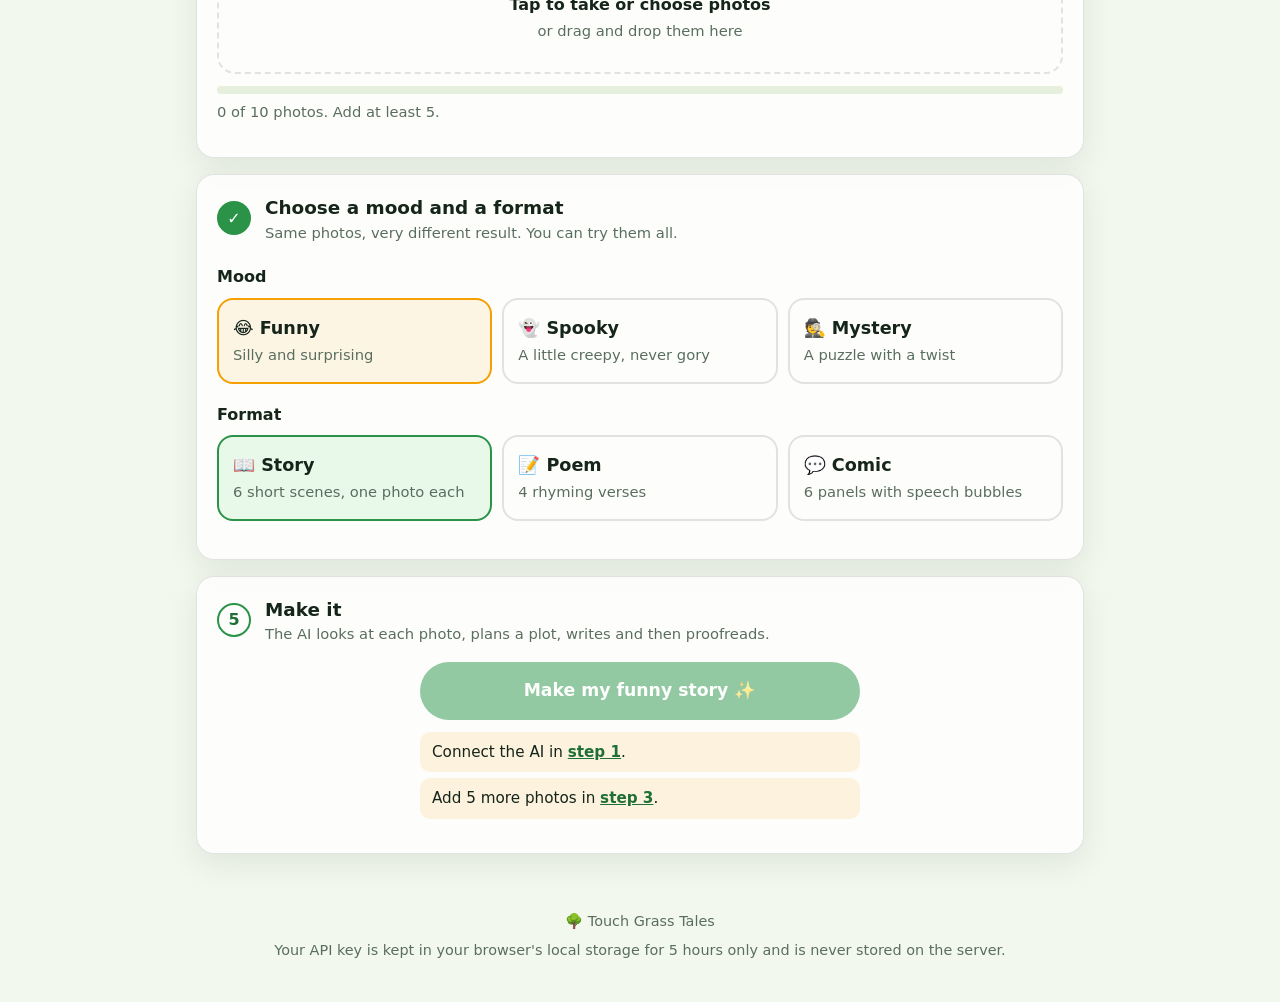
==== commit e25d2b05: "Added static" ====
--- a/app/static/create.html
+++ b/app/static/create.html
@@ -3,7 +3,7 @@
 <head>
 <meta charset="utf-8">
 <meta name="viewport" content="width=device-width, initial-scale=1">
-<title>Make a tale · Touch Grass Tales</title>
+<title>Create a story · Touch Grass Tales</title>
 <meta name="description" content="Turn 5 to 10 photos from your walk into an illustrated story, poem or comic.">
 <link rel="icon" href="data:image/svg+xml,%3Csvg xmlns='http://www.w3.org/2000/svg' viewBox='0 0 100 100'%3E%3Ctext y='.9em' font-size='90'%3E🌳%3C/text%3E%3C/svg%3E">
 <link rel="stylesheet" href="css/styles.css">
@@ -12,13 +12,13 @@
 <header class="nav"><div class="wrap">
   <a class="logo" href="index.html">🌳 Touch Grass Tales</a>
   <nav class="links" aria-label="Main">
-    <a class="btn sm cta" href="create.html" aria-current="page">Make a tale</a><a class="l" href="index.html#how">How it works</a><a class="l" href="gallery.html">Gallery</a><a class="l" href="setup.html">Setup</a>
+    <a class="btn sm cta" href="create.html" aria-current="page">Create a story</a><a class="l" href="index.html#how">How it works</a><a class="l" href="gallery.html">Gallery</a><a class="l" href="setup.html">Setup</a>
   </nav>
 </div></header>
 <main class="wrap">
   <div class="pagehead">
     <h1>Create your tale</h1>
-    <p class="lead">Follow the steps below. Your photos become an illustrated story, poem or comic in about 2 to 3 minutes.</p>
+    <p class="lead">Follow the steps below. Your photos become an illustrated story, poem or comic in about 6 to 10 minutes.</p>
   </div>
 
   <!-- 1. AI connection: folded away once it's ready -->
@@ -95,19 +95,13 @@
 
   <section class="card" id="progress-card" hidden>
     <h2>✍️ Making your tale…</h2>
-    <p class="tip">Keep this tab open. Each part appears below as soon as it is written, and the finished tale shows up right here.</p>
+    <p class="tip">Keep this tab open. You can do something else meanwhile: your tale will appear right here when it is ready.</p>
     <div id="progress">
       <!-- AI-call counter hidden from the UI (code kept in js/progress.js, commented out):
       <span><b id="llm-calls">0</b> AI calls made (up to <b id="llm-planned">…</b>)</span> -->
       <div class="llm"><span>⏳ Time left</span><span id="llm-eta"></span></div>
       <div class="muted" id="llm-wait"></div>
-      <div class="bar"><i></i></div>
-      <div class="peek" id="peek" hidden aria-live="polite">
-        <p class="eyebrow">✨ Sneak peek: written so far</p>
-        <h3 id="peek-title"></h3>
-        <div id="peek-parts"></div>
-      </div>
-      <ul class="steps"></ul></div>
+      <div class="bar"><i></i></div><ul class="steps"></ul></div>
     <p><button class="btn sm" id="retry" type="button" hidden>↻ Retry from the failed step</button></p></section>
 
   <section class="card" id="result-card" hidden>
--- a/app/static/css/styles.css
+++ b/app/static/css/styles.css
@@ -312,15 +312,3 @@
 .gal h2 { grid-column: 1 / -1; margin: 12px 0 0; font-size: 1.15rem; }
 dialog .row.top { margin: 0 44px 10px 0; }
 .publish.done .warn { display: none; }
-
-/* sneak peek: parts appear while the rest is still being written */
-.peek { margin: 4px 0 16px; padding: 14px 16px; border-radius: 14px; border: 1px solid var(--line); background: var(--bg2); max-height: 420px; overflow-y: auto; }
-.peek .eyebrow { margin: 0; }
-.peek h3 { margin: 4px 0 6px; }
-.peek h3:empty { display: none; }
-.peek-part p { margin: .6em 0; }
-.peek-part .verse { white-space: pre-line; text-align: center; }
-.peek-part .pcap { color: #111; margin: 10px 0 6px; }
-.peek-part .bubble { color: #111; margin: 6px 0 0 10px; }
-.peek-part.fresh { animation: fadein .6s ease; }
-@keyframes fadein { from { opacity: 0; transform: translateY(6px); } }
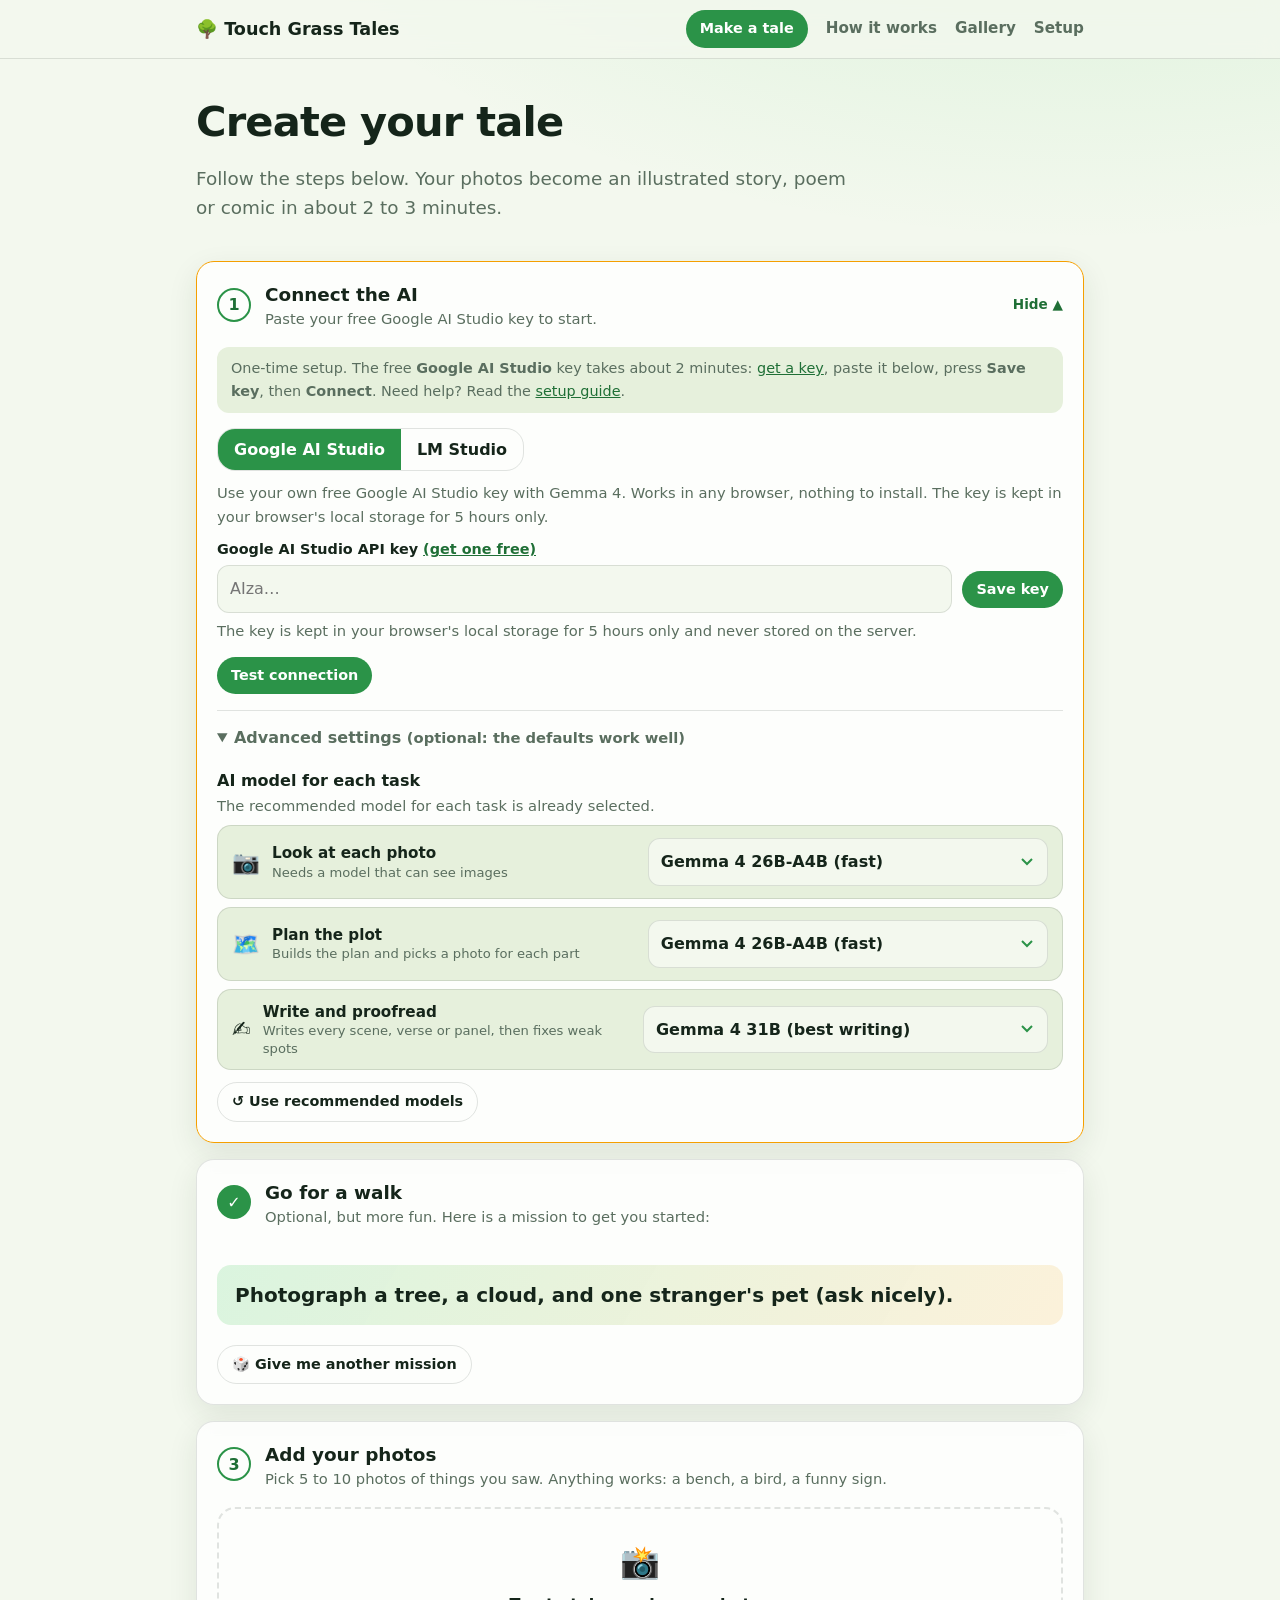
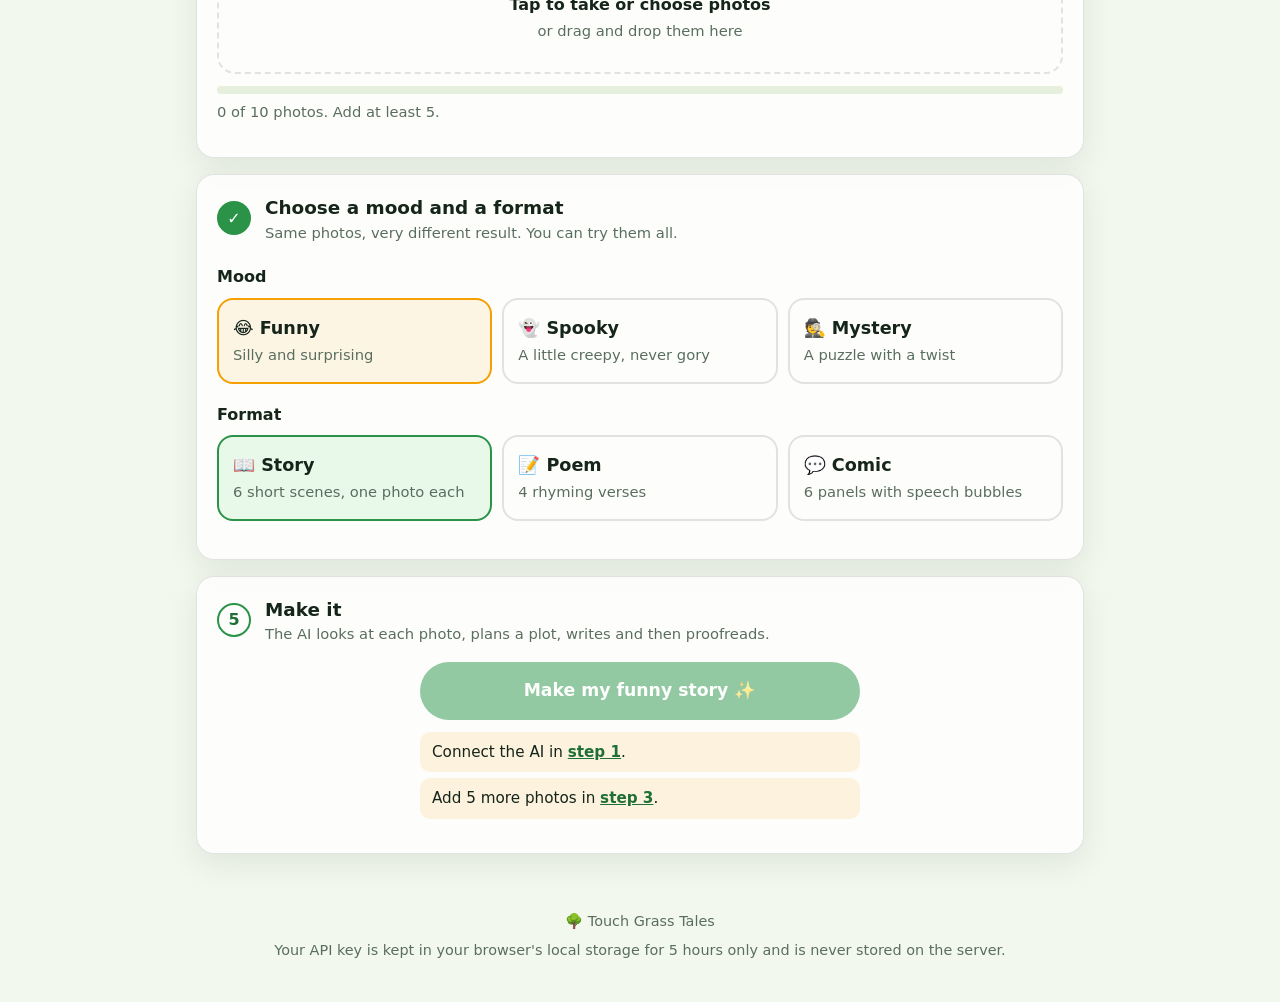
==== commit 217d39ac: "Merge pull request #3 from ritikverma-chaibrew/staging-01 Staging 01" ====
--- a/app/static/create.html
+++ b/app/static/create.html
@@ -3,7 +3,7 @@
 <head>
 <meta charset="utf-8">
 <meta name="viewport" content="width=device-width, initial-scale=1">
-<title>Create a story · Touch Grass Tales</title>
+<title>Make a tale · Touch Grass Tales</title>
 <meta name="description" content="Turn 5 to 10 photos from your walk into an illustrated story, poem or comic.">
 <link rel="icon" href="data:image/svg+xml,%3Csvg xmlns='http://www.w3.org/2000/svg' viewBox='0 0 100 100'%3E%3Ctext y='.9em' font-size='90'%3E🌳%3C/text%3E%3C/svg%3E">
 <link rel="stylesheet" href="css/styles.css">
@@ -12,13 +12,13 @@
 <header class="nav"><div class="wrap">
   <a class="logo" href="index.html">🌳 Touch Grass Tales</a>
   <nav class="links" aria-label="Main">
-    <a class="btn sm cta" href="create.html" aria-current="page">Create a story</a><a class="l" href="index.html#how">How it works</a><a class="l" href="gallery.html">Gallery</a><a class="l" href="setup.html">Setup</a>
+    <a class="btn sm cta" href="create.html" aria-current="page">Make a tale</a><a class="l" href="index.html#how">How it works</a><a class="l" href="gallery.html">Gallery</a><a class="l" href="setup.html">Setup</a>
   </nav>
 </div></header>
 <main class="wrap">
   <div class="pagehead">
     <h1>Create your tale</h1>
-    <p class="lead">Follow the steps below. Your photos become an illustrated story, poem or comic in about 6 to 10 minutes.</p>
+    <p class="lead">Follow the steps below. Your photos become an illustrated story, poem or comic in about 2 to 3 minutes.</p>
   </div>
 
   <!-- 1. AI connection: folded away once it's ready -->
@@ -95,13 +95,19 @@
 
   <section class="card" id="progress-card" hidden>
     <h2>✍️ Making your tale…</h2>
-    <p class="tip">Keep this tab open. You can do something else meanwhile: your tale will appear right here when it is ready.</p>
+    <p class="tip">Keep this tab open. Each part appears below as soon as it is written, and the finished tale shows up right here.</p>
     <div id="progress">
       <!-- AI-call counter hidden from the UI (code kept in js/progress.js, commented out):
       <span><b id="llm-calls">0</b> AI calls made (up to <b id="llm-planned">…</b>)</span> -->
       <div class="llm"><span>⏳ Time left</span><span id="llm-eta"></span></div>
       <div class="muted" id="llm-wait"></div>
-      <div class="bar"><i></i></div><ul class="steps"></ul></div>
+      <div class="bar"><i></i></div>
+      <div class="peek" id="peek" hidden aria-live="polite">
+        <p class="eyebrow">✨ Sneak peek: written so far</p>
+        <h3 id="peek-title"></h3>
+        <div id="peek-parts"></div>
+      </div>
+      <ul class="steps"></ul></div>
     <p><button class="btn sm" id="retry" type="button" hidden>↻ Retry from the failed step</button></p></section>
 
   <section class="card" id="result-card" hidden>
--- a/app/static/css/styles.css
+++ b/app/static/css/styles.css
@@ -312,3 +312,15 @@
 .gal h2 { grid-column: 1 / -1; margin: 12px 0 0; font-size: 1.15rem; }
 dialog .row.top { margin: 0 44px 10px 0; }
 .publish.done .warn { display: none; }
+
+/* sneak peek: parts appear while the rest is still being written */
+.peek { margin: 4px 0 16px; padding: 14px 16px; border-radius: 14px; border: 1px solid var(--line); background: var(--bg2); max-height: 420px; overflow-y: auto; }
+.peek .eyebrow { margin: 0; }
+.peek h3 { margin: 4px 0 6px; }
+.peek h3:empty { display: none; }
+.peek-part p { margin: .6em 0; }
+.peek-part .verse { white-space: pre-line; text-align: center; }
+.peek-part .pcap { color: #111; margin: 10px 0 6px; }
+.peek-part .bubble { color: #111; margin: 6px 0 0 10px; }
+.peek-part.fresh { animation: fadein .6s ease; }
+@keyframes fadein { from { opacity: 0; transform: translateY(6px); } }
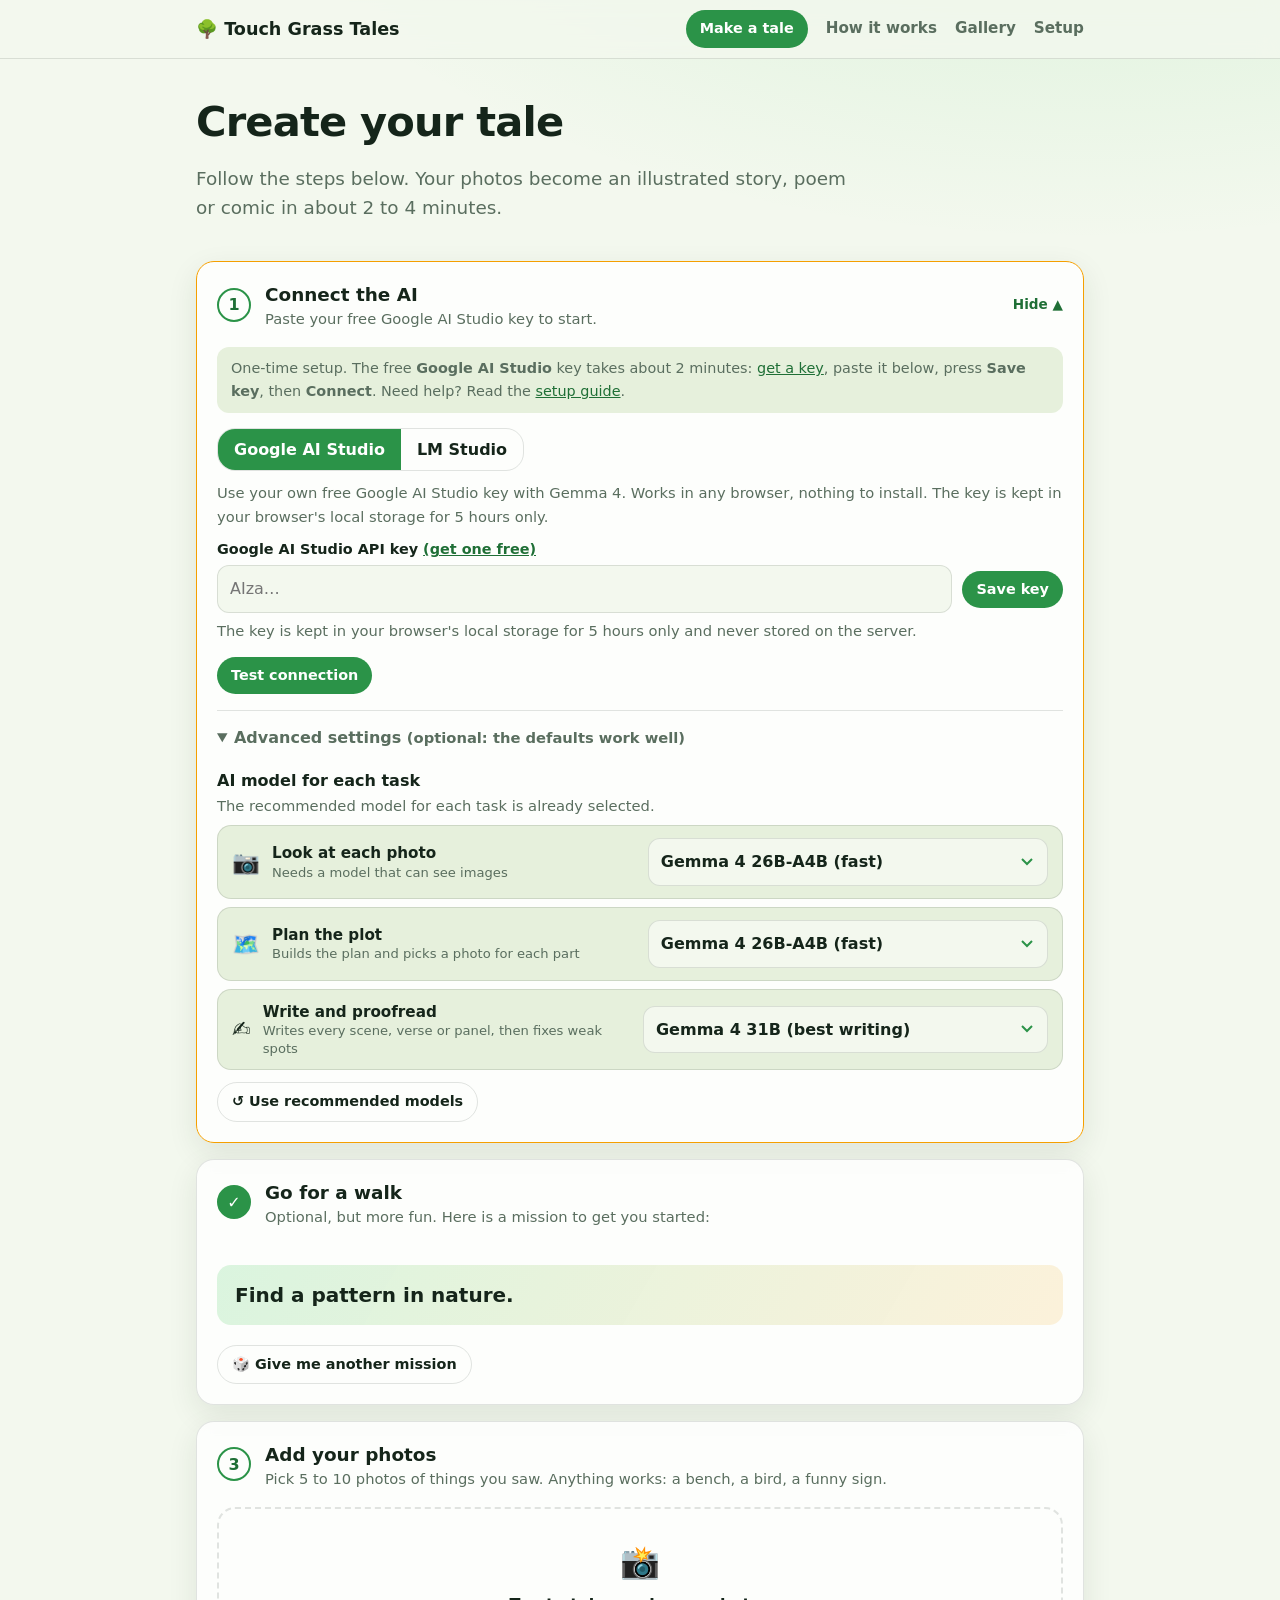
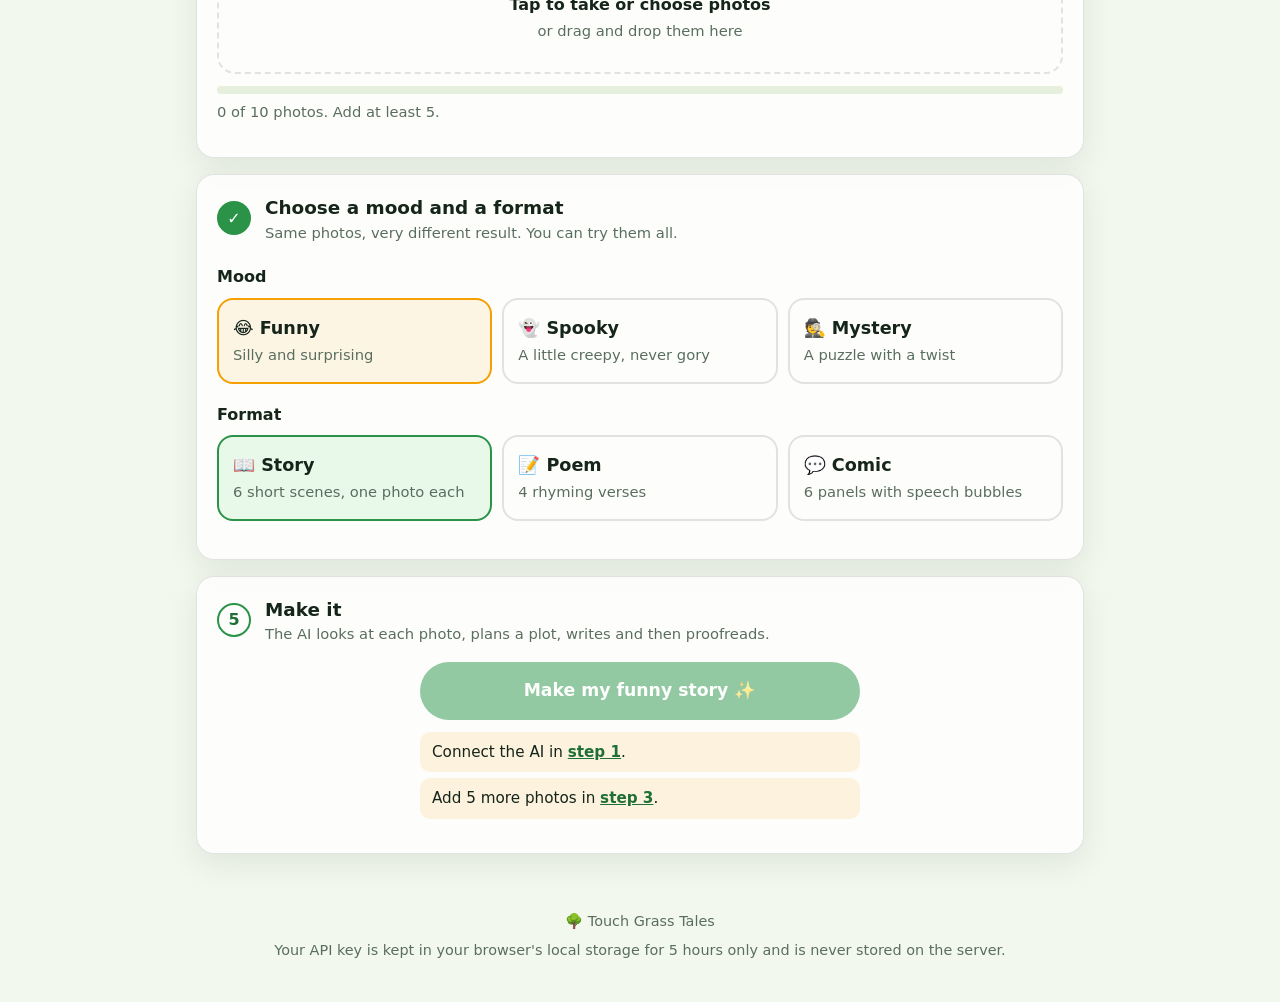
==== commit 6fa8824d: "Added static" ====
--- a/app/static/create.html
+++ b/app/static/create.html
@@ -18,7 +18,7 @@
 <main class="wrap">
   <div class="pagehead">
     <h1>Create your tale</h1>
-    <p class="lead">Follow the steps below. Your photos become an illustrated story, poem or comic in about 2 to 3 minutes.</p>
+    <p class="lead">Follow the steps below. Your photos become an illustrated story, poem or comic in about 2 to 4 minutes.</p>
   </div>
 
   <!-- 1. AI connection: folded away once it's ready -->
@@ -102,6 +102,12 @@
       <div class="llm"><span>⏳ Time left</span><span id="llm-eta"></span></div>
       <div class="muted" id="llm-wait"></div>
       <div class="bar"><i></i></div>
+      <div class="activity" id="activity" hidden aria-live="polite">
+        <p class="eyebrow" id="act-title">🔎 Checking your photos</p>
+        <p class="act-line" id="act-upload"></p>
+        <div class="act-photos" id="act-photos"></div>
+        <div class="act-summary" id="act-summary" hidden></div>
+      </div>
       <div class="peek" id="peek" hidden aria-live="polite">
         <p class="eyebrow">✨ Sneak peek: written so far</p>
         <h3 id="peek-title"></h3>
--- a/app/static/css/styles.css
+++ b/app/static/css/styles.css
@@ -324,3 +324,27 @@
 .peek-part .bubble { color: #111; margin: 6px 0 0 10px; }
 .peek-part.fresh { animation: fadein .6s ease; }
 @keyframes fadein { from { opacity: 0; transform: translateY(6px); } }
+
+/* photo check panel: what is happening to each photo, then what was found */
+.activity { margin: 4px 0 16px; padding: 14px 16px; border-radius: 14px; border: 1px solid var(--line); background: var(--bg2); }
+.activity .eyebrow { margin: 0; }
+.act-line { margin: 6px 0 10px; font-size: .92rem; }
+.act-line:empty { display: none; }
+.act-photos { display: grid; gap: 10px; grid-template-columns: repeat(auto-fill, minmax(130px, 1fr)); }
+.act-card { border: 1px solid var(--line); border-radius: 12px; padding: 6px; background: var(--card); transition: border-color .2s, opacity .2s; }
+.act-card img { display: block; width: 100%; aspect-ratio: 4 / 3; object-fit: cover; border-radius: 8px; background: var(--bg); }
+.act-card.s-pending { opacity: .55; }
+.act-card.s-running { border-color: var(--green); box-shadow: 0 0 0 3px #51cf6626; }
+.act-card.s-retrying { border-color: var(--amber); }
+.act-card.s-failed { border-color: var(--red); }
+.act-label { display: flex; align-items: center; gap: 6px; margin: 6px 2px 2px; font-size: .88rem; }
+.act-label .dot { width: 16px; height: 16px; font-size: .6rem; }
+.act-card.s-running .dot { border-color: var(--green); border-top-color: transparent; animation: spin .8s linear infinite; }
+.act-card.s-retrying .dot { border-color: var(--amber); border-top-color: transparent; animation: spin .8s linear infinite; }
+.act-card.s-done .dot { background: var(--green); border-color: var(--green); }
+.act-card.s-failed .dot { background: var(--red); border-color: var(--red); }
+.act-msg { font-size: .8rem; color: var(--muted); margin: 0 2px 2px; }
+.act-card.s-running .act-msg { color: var(--green-d); font-weight: 600; }
+.act-card .chips { margin: 4px 0 0; }
+.act-card .chips span, .act-summary .chips span { font-size: .75rem; }
+.act-summary { margin-top: 8px; }
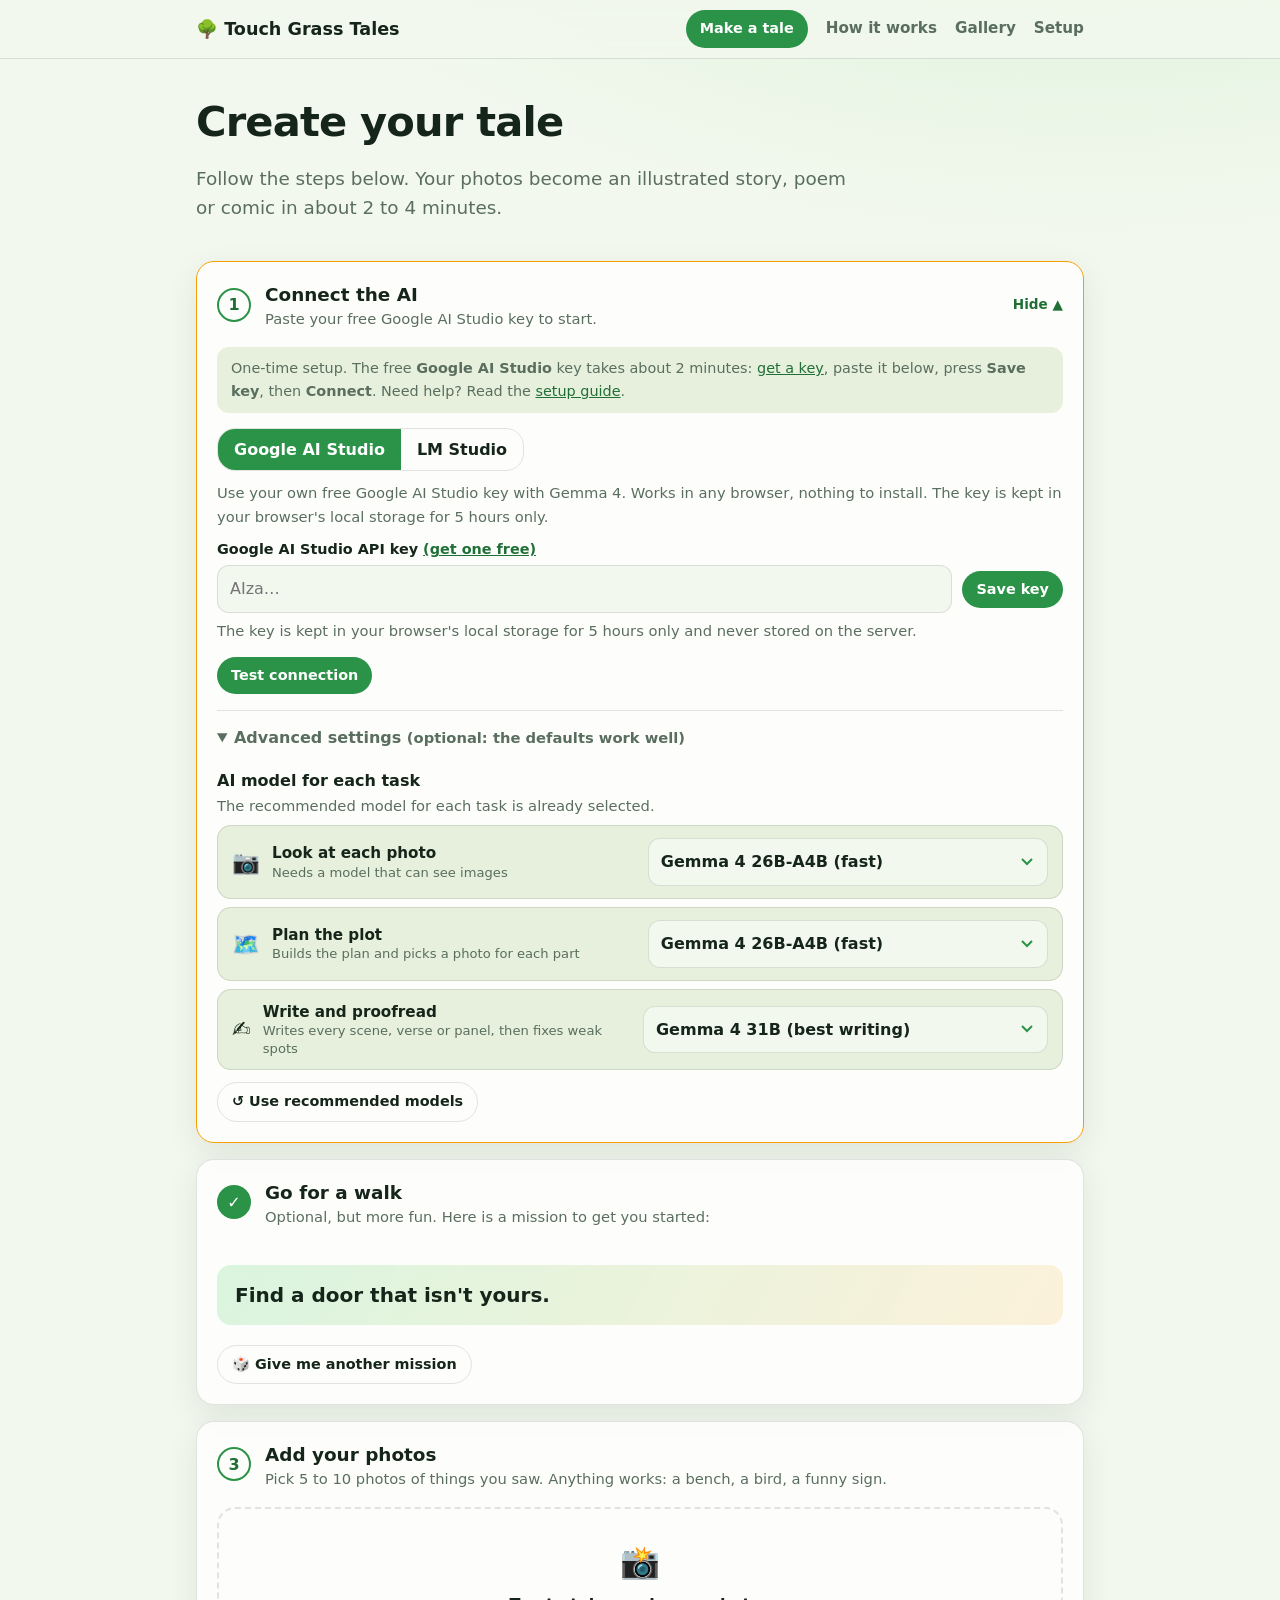
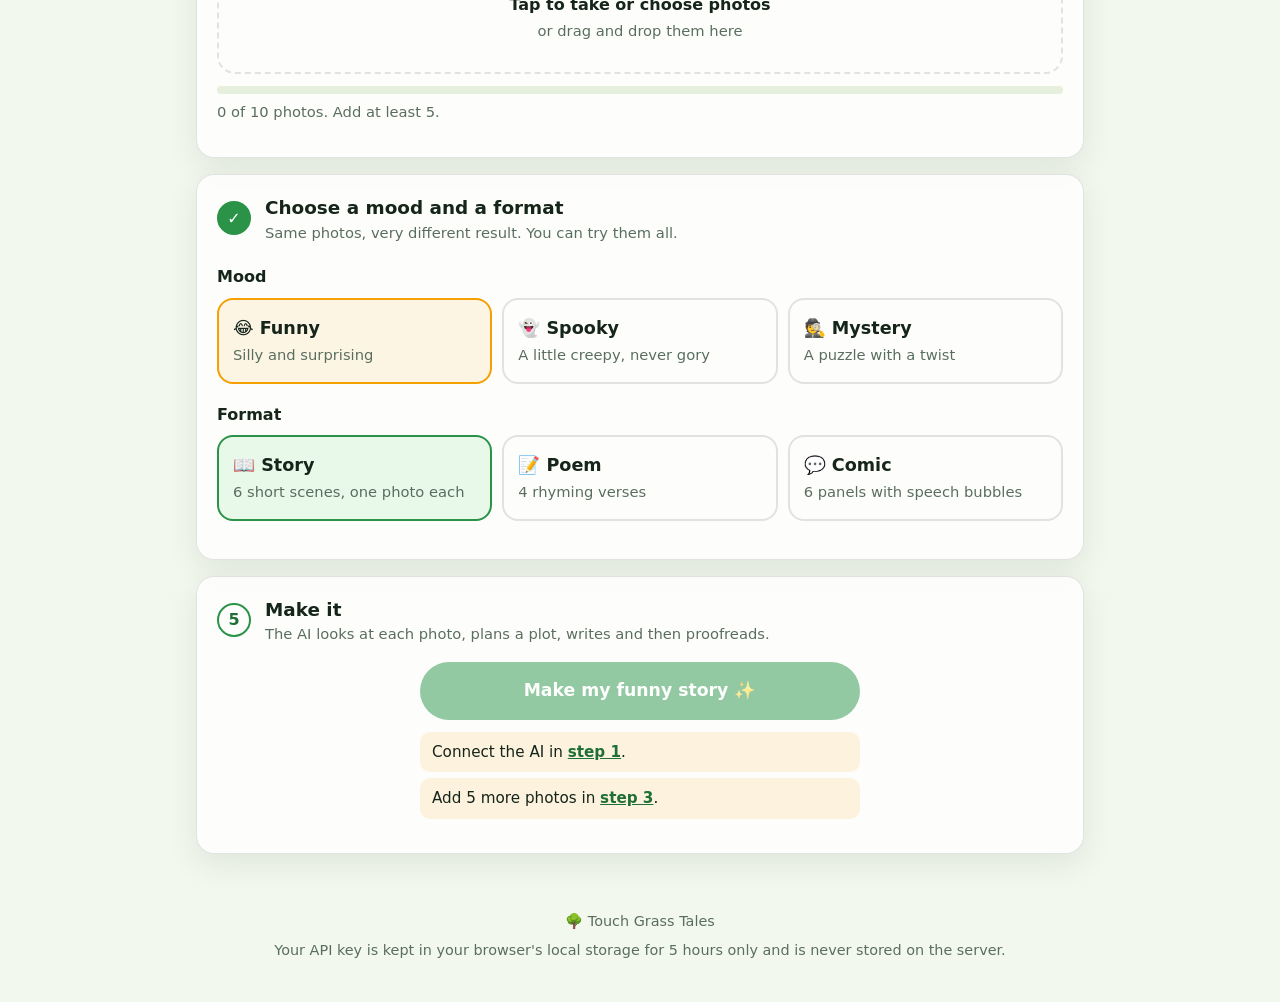
==== commit 158244ee: "Added static" ====
--- a/app/static/create.html
+++ b/app/static/create.html
@@ -29,7 +29,7 @@
         <span class="chev" aria-hidden="true"></span></summary>
       <div class="body">
         <p class="tip" style="margin-top:0">One-time setup. The free <b>Google AI Studio</b> key takes about 2 minutes:
-          <a href="https://aistudio.google.com/apikey" target="_blank" rel="noopener">get a key</a>, paste it below, press <b>Save key</b>, then <b>Connect</b>.
+          <a href="https://aistudio.google.com/api-keys" target="_blank" rel="noopener">get a key</a>, paste it below, press <b>Save key</b>, then <b>Connect</b>.
           Need help? Read the <a href="setup.html">setup guide</a>.</p>
         <div id="settings"></div>
       </div>
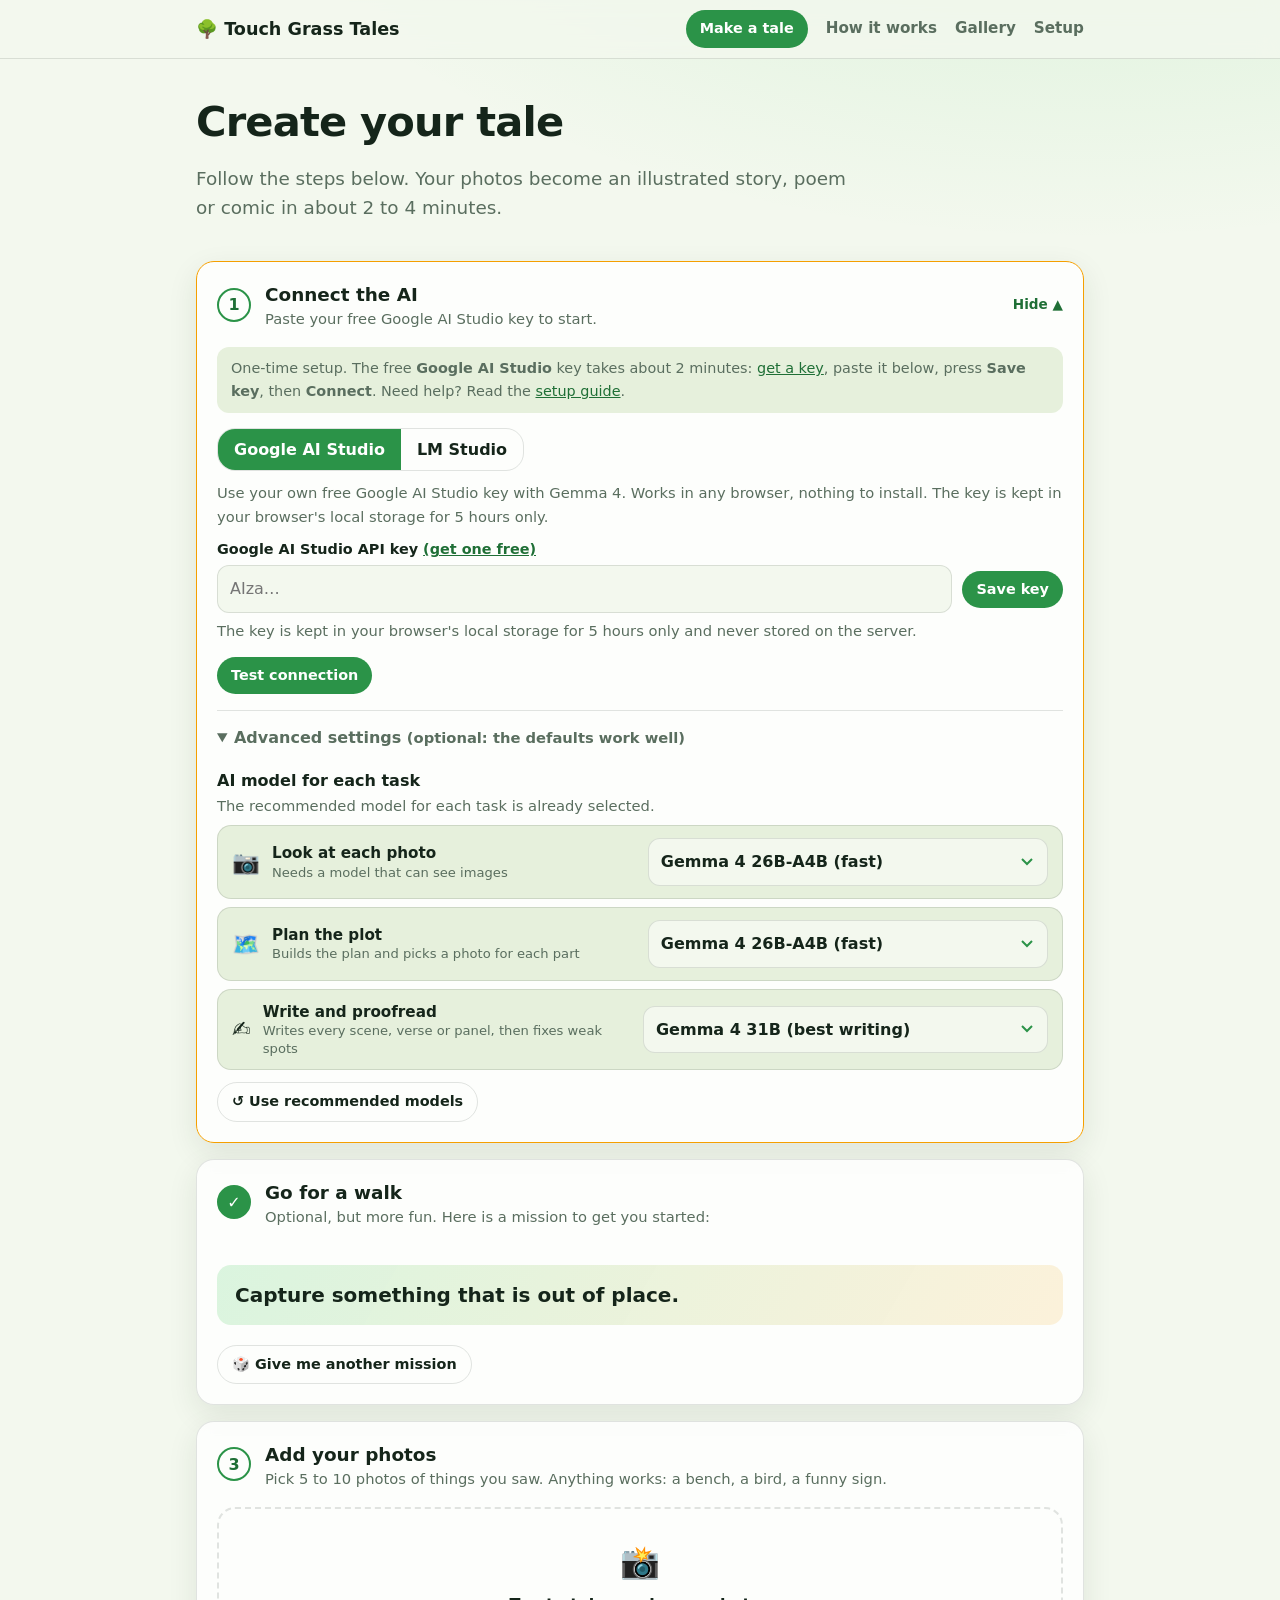
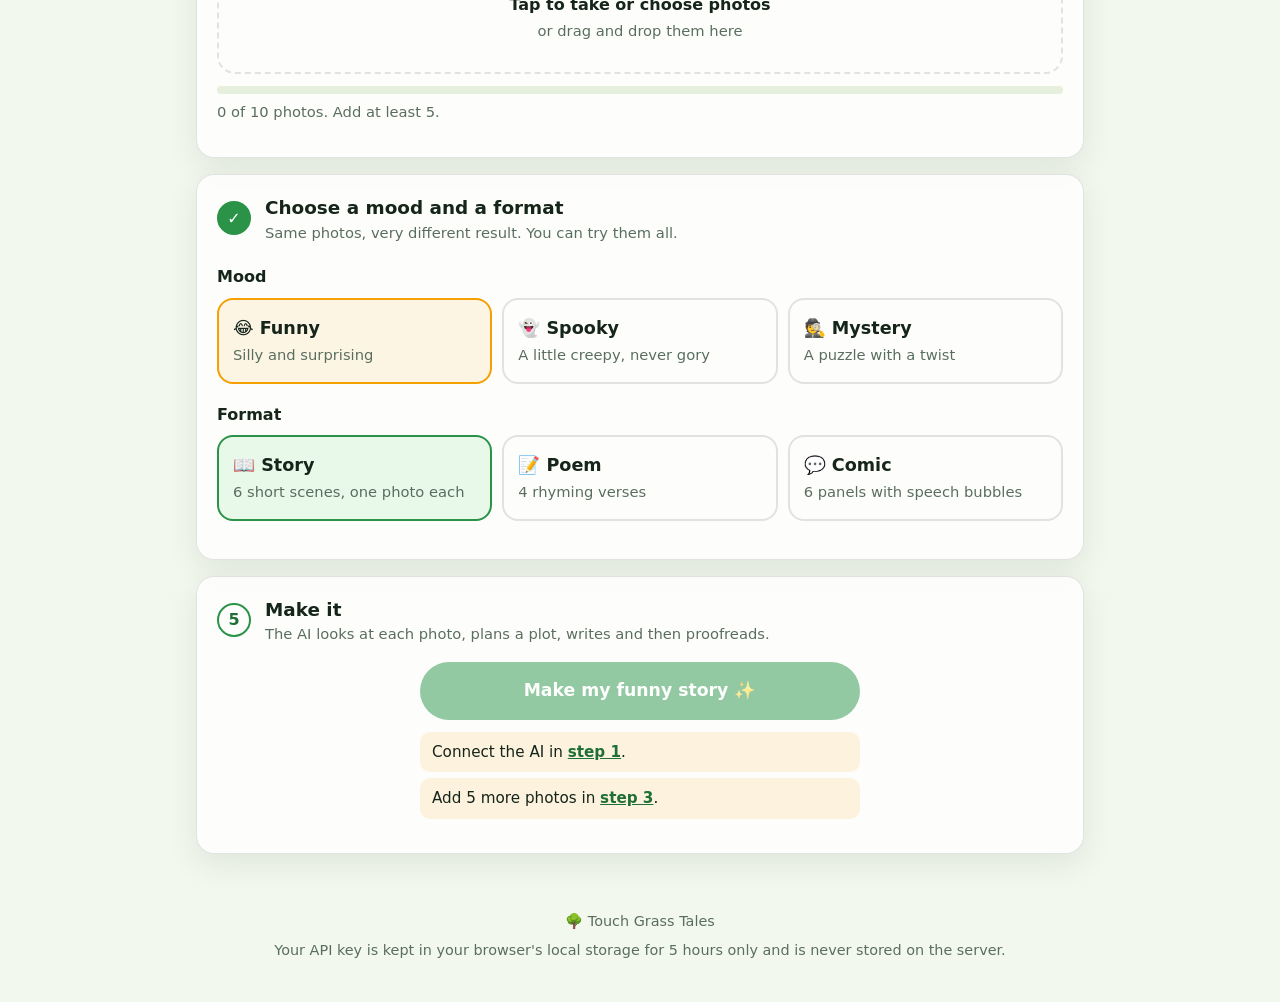
==== commit d1cb8186: "Added static" ====
--- a/app/static/create.html
+++ b/app/static/create.html
@@ -33,7 +33,7 @@
           Need help? Read the <a href="setup.html">setup guide</a>.</p>
         <div id="settings"></div>
       </div>
-    </details>
+    </details> 
   </section>
 
   <!-- 2. Mission -->
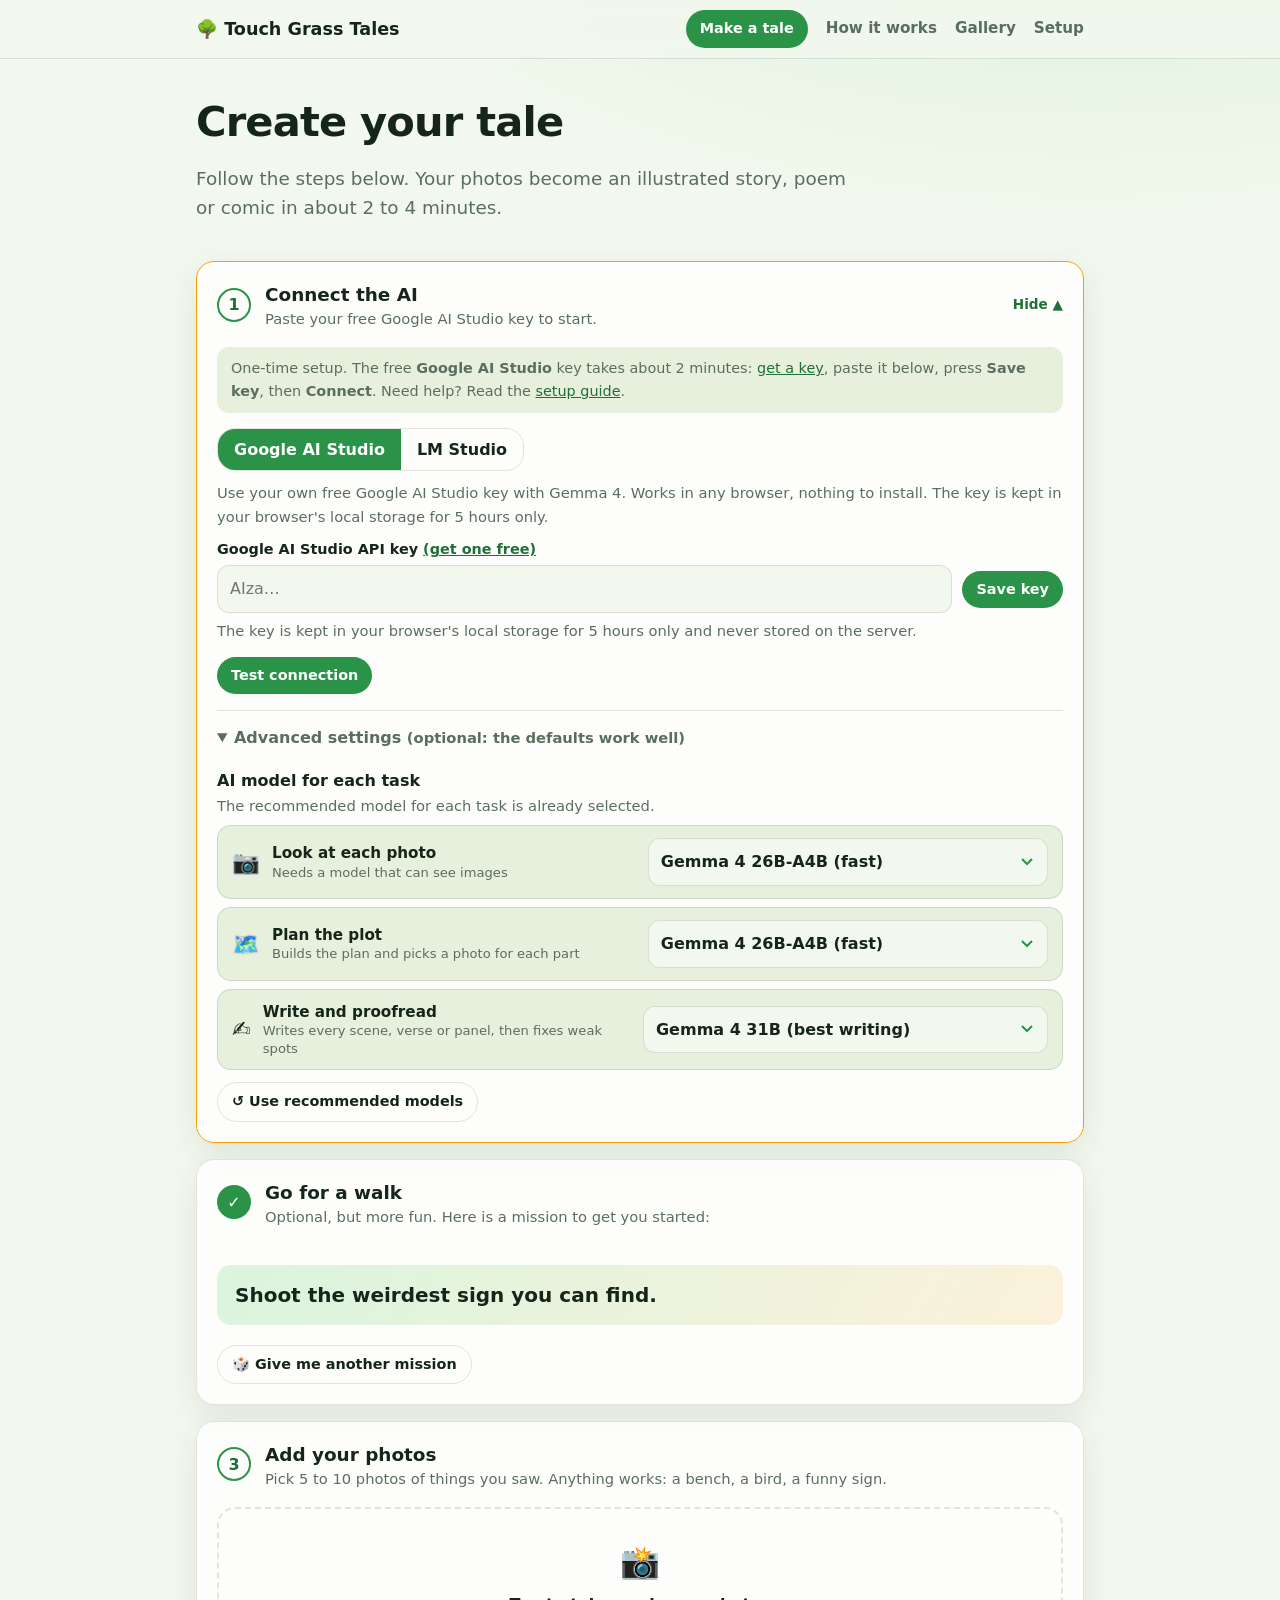
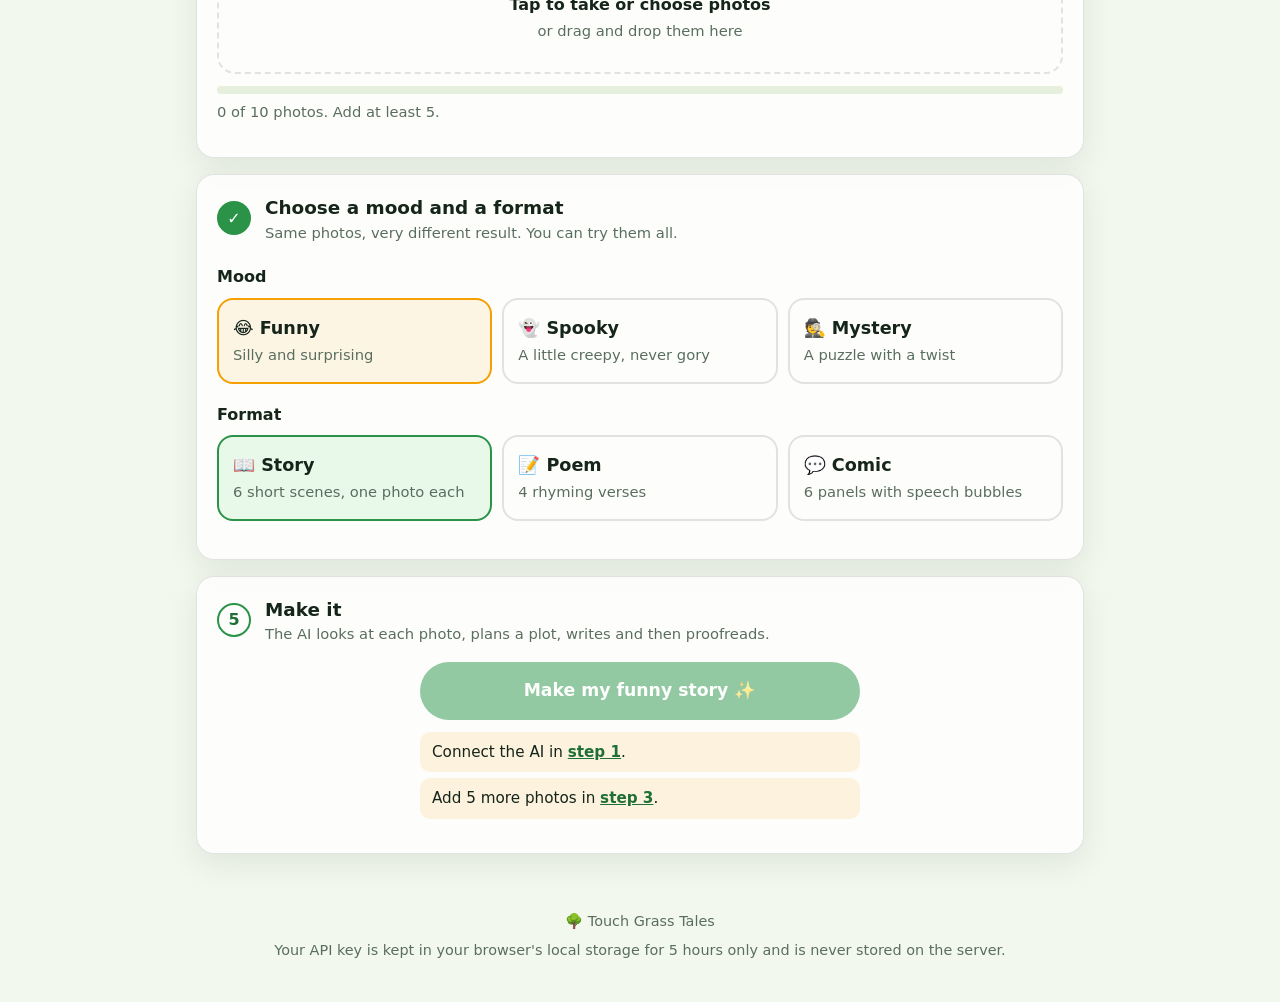
==== commit cbed2f75: "Update create.html" ====
--- a/app/static/create.html
+++ b/app/static/create.html
@@ -10,7 +10,7 @@
 </head>
 <body>
 <header class="nav"><div class="wrap">
-  <a class="logo" href="index.html">🌳 Touch Grass Tales</a>
+  <a class="logo" href="index.html">🌳 Touch Grass Tales</a> 
   <nav class="links" aria-label="Main">
     <a class="btn sm cta" href="create.html" aria-current="page">Make a tale</a><a class="l" href="index.html#how">How it works</a><a class="l" href="gallery.html">Gallery</a><a class="l" href="setup.html">Setup</a>
   </nav>
